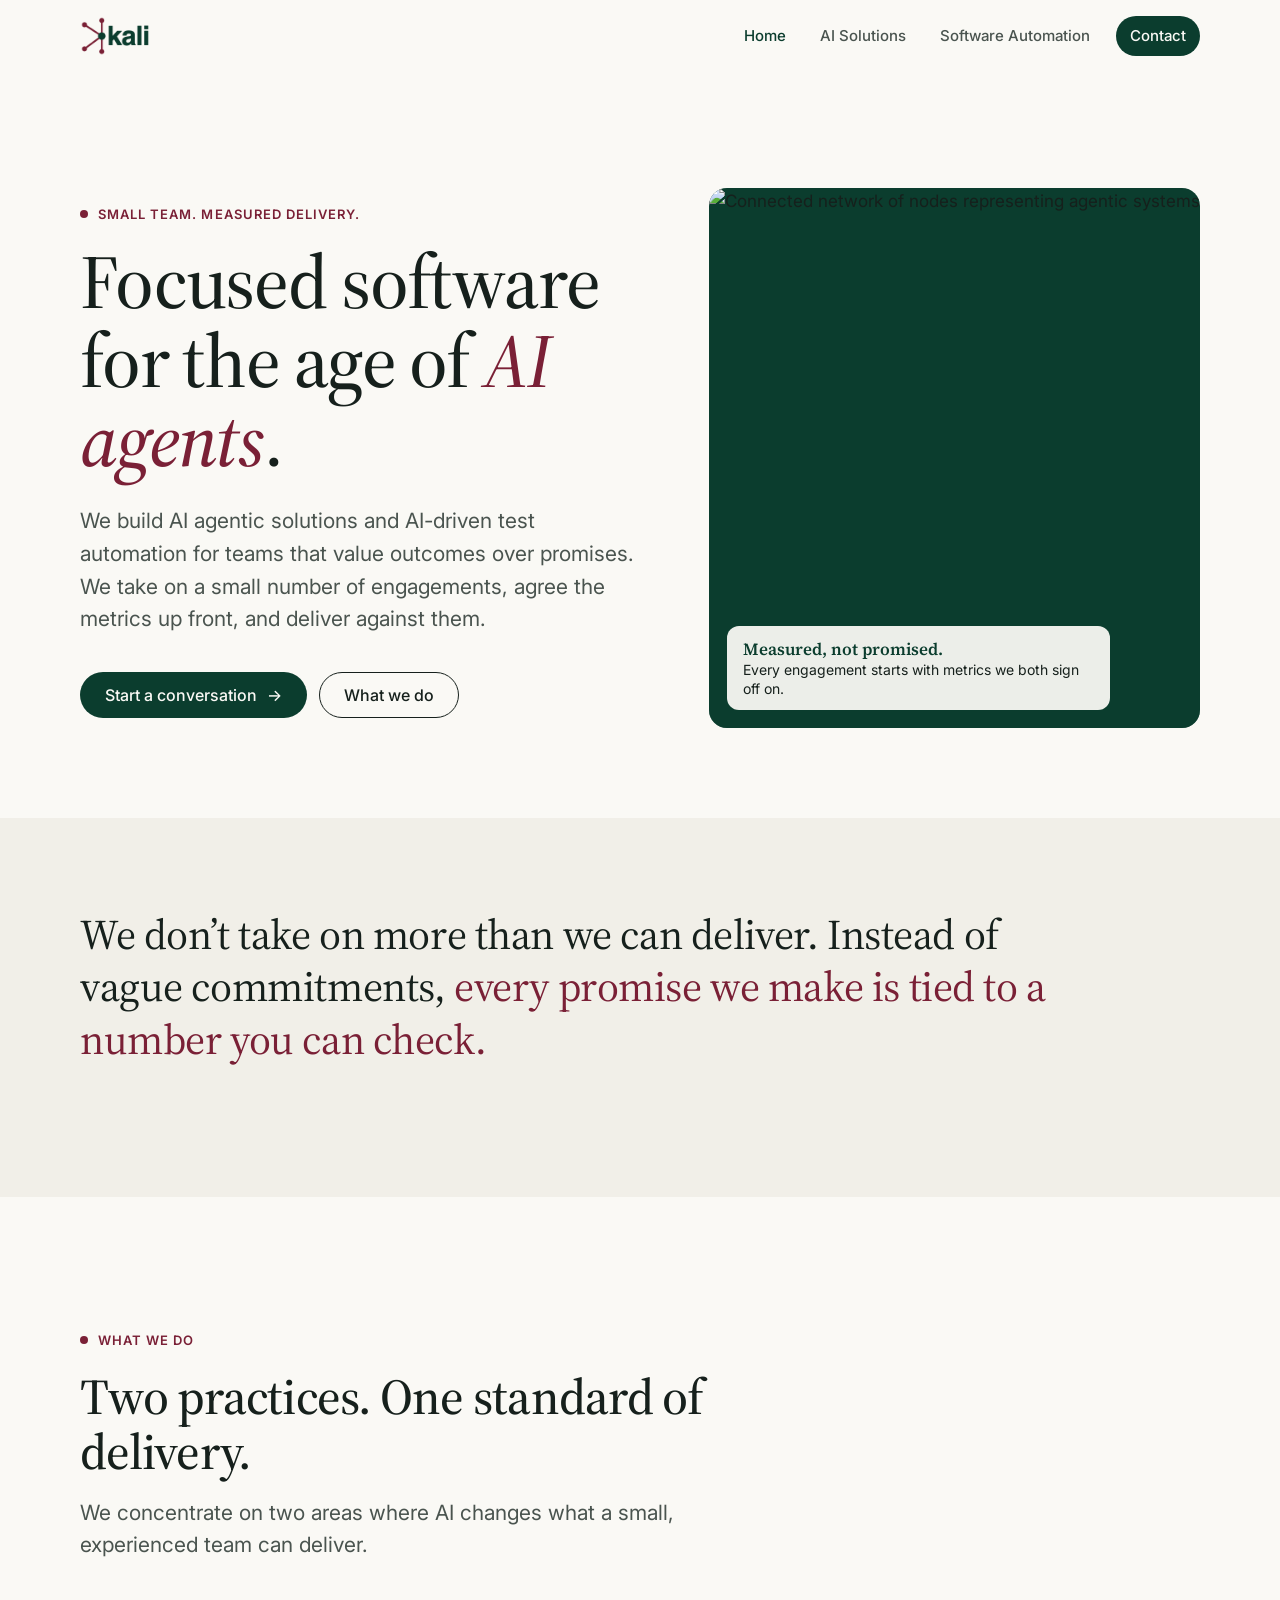
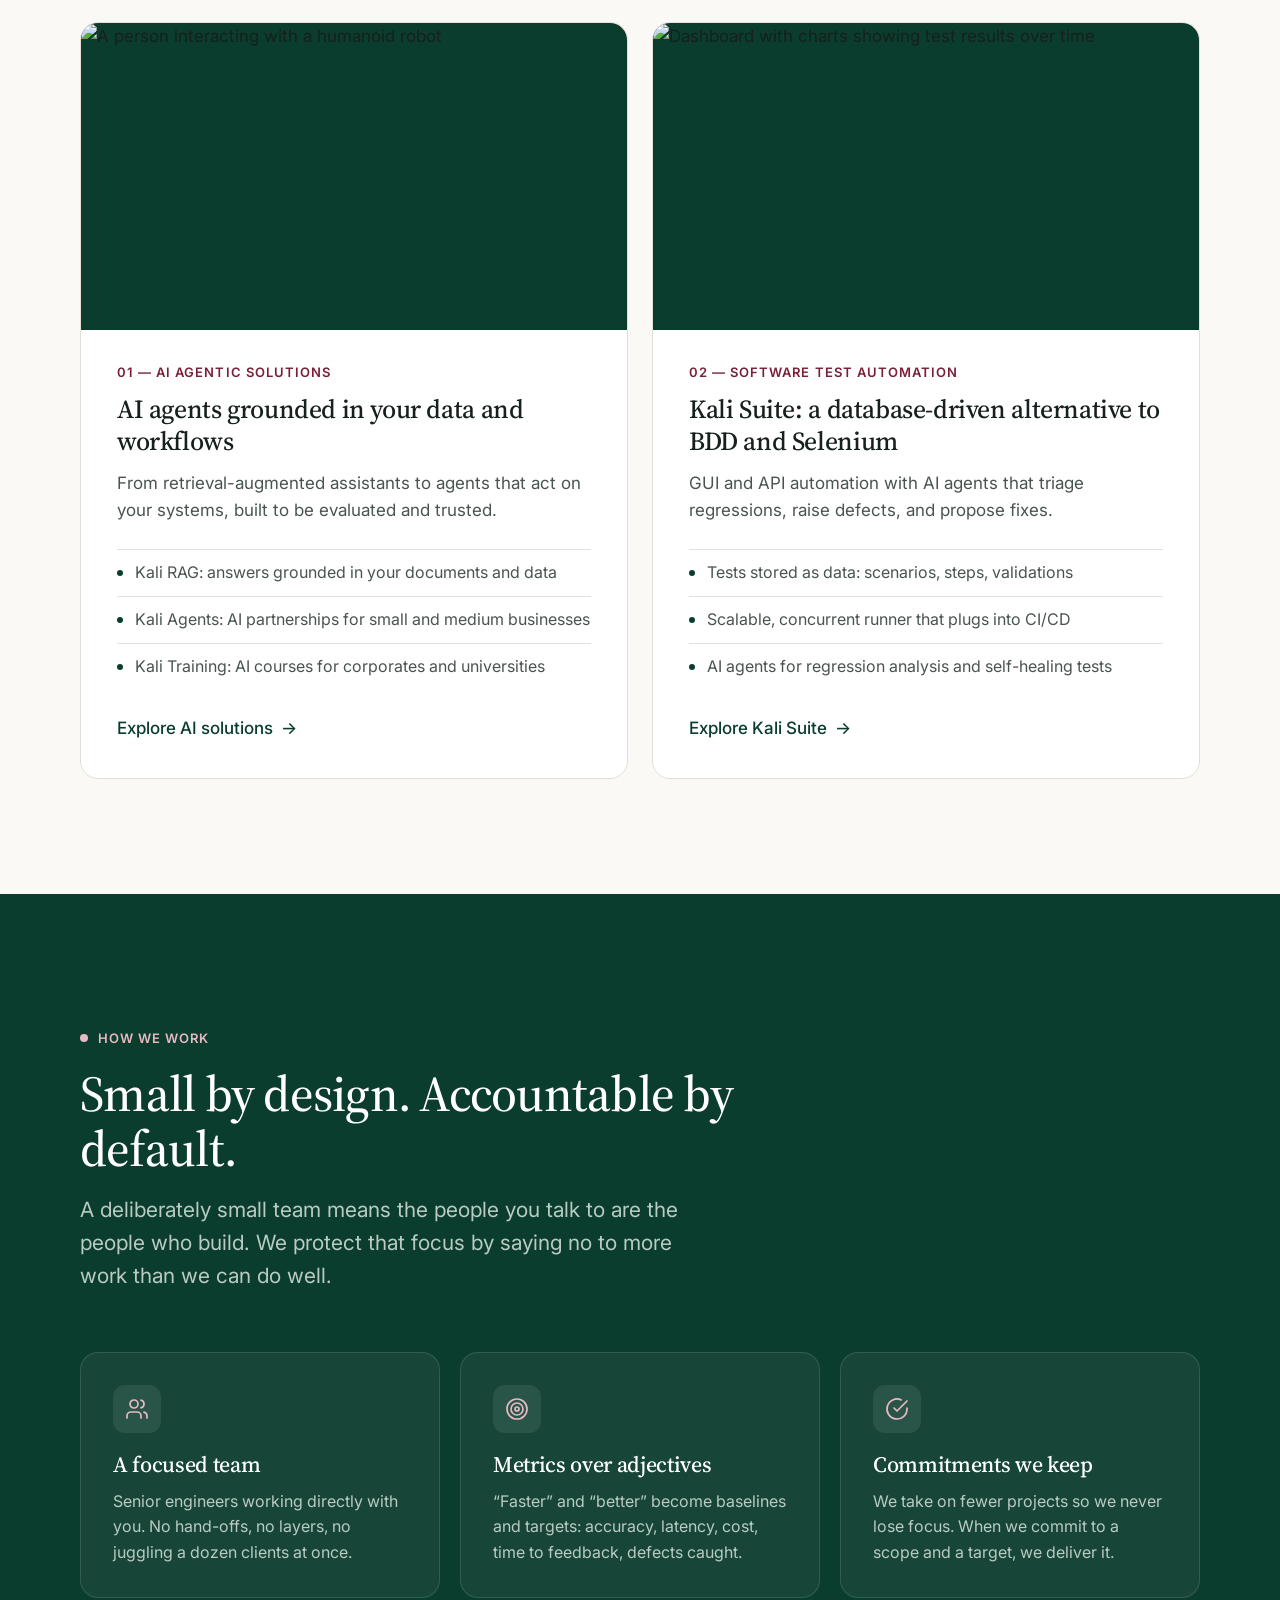
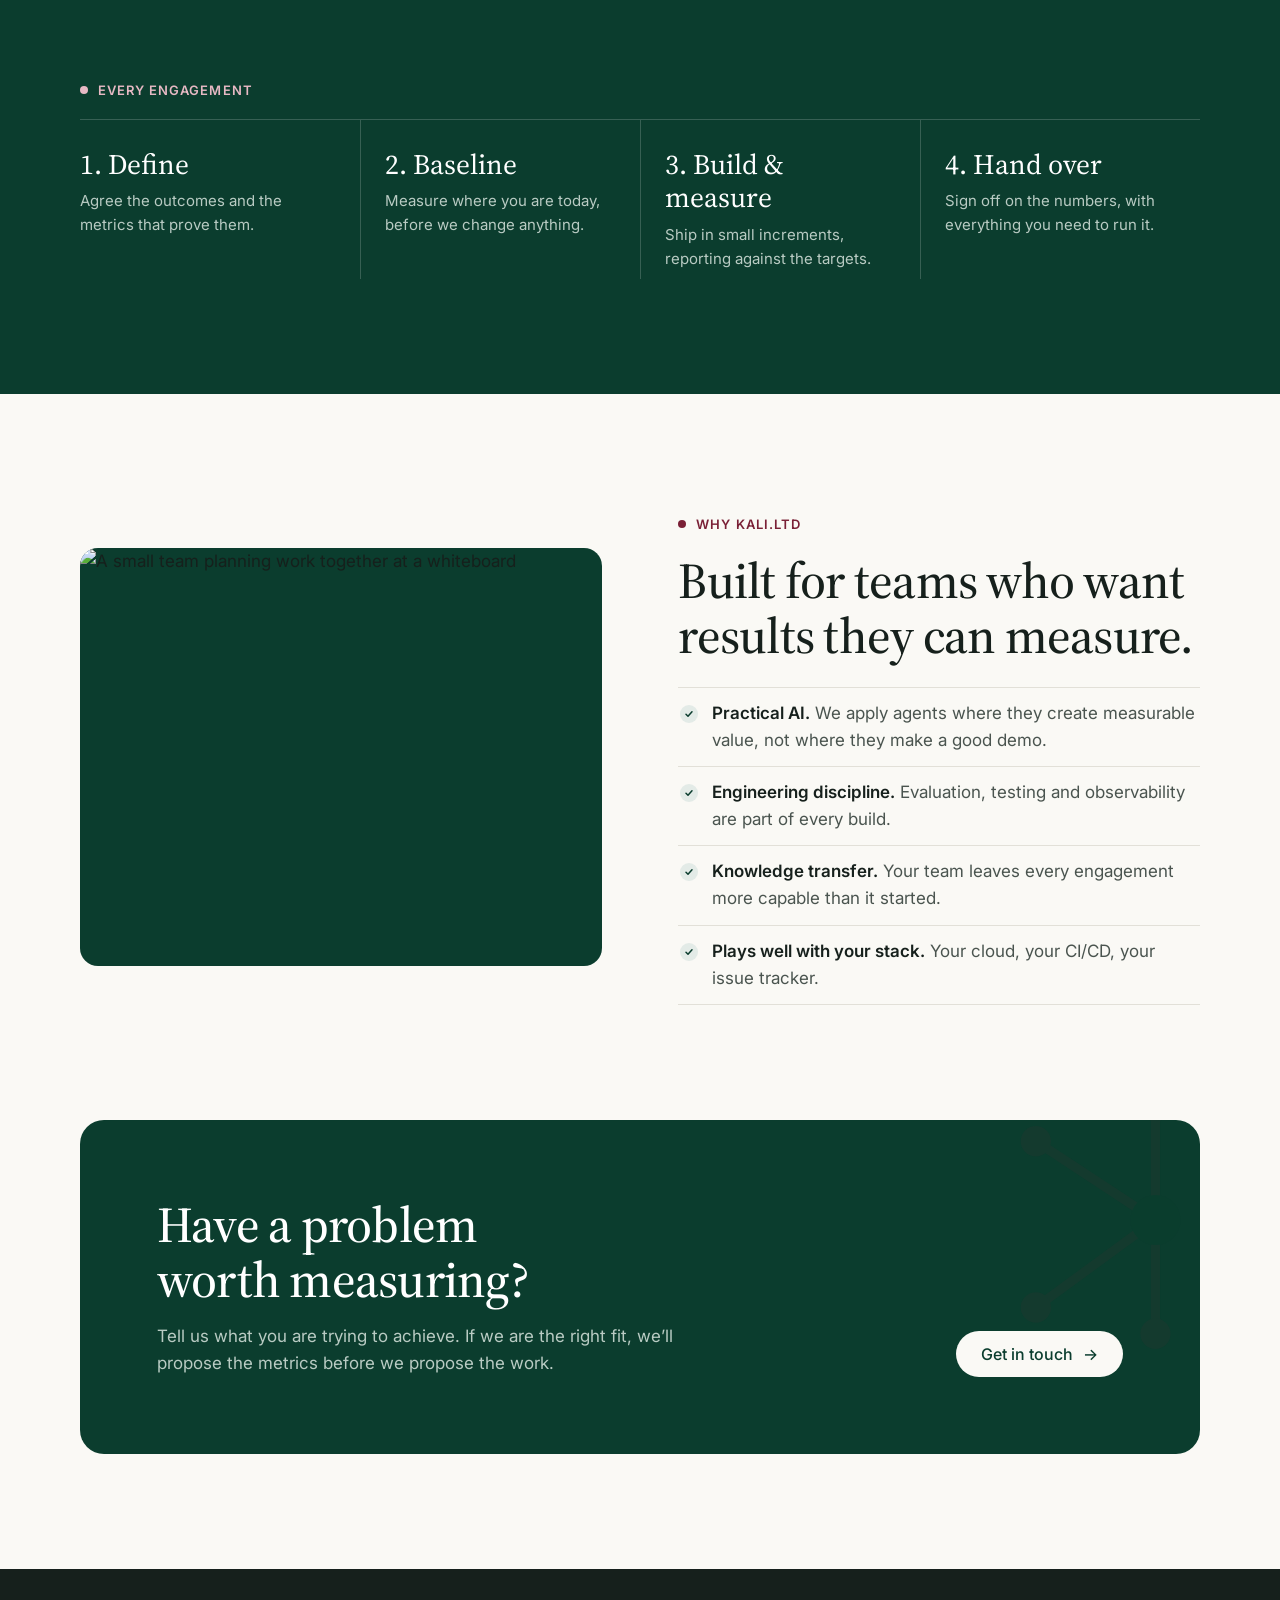
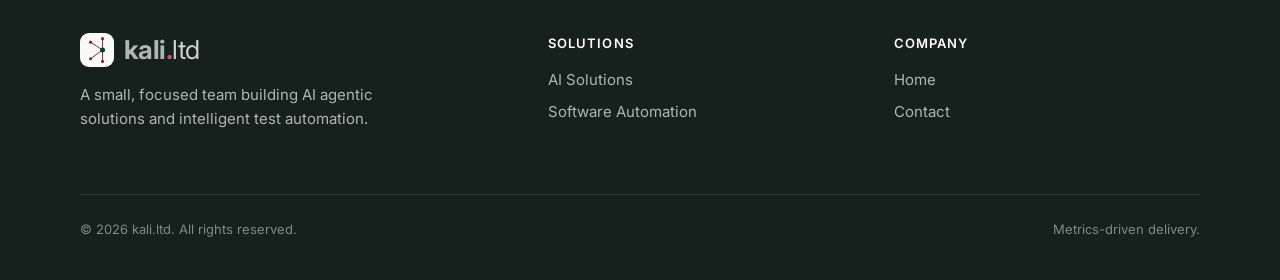
==== index.html @ d3aed7d6 "kali.ltd landing page" ====
<!doctype html>
<html lang="en" class="no-js">
<head>
  <link rel="canonical" href="https://kali.ltd/">
  <meta charset="utf-8">
  <meta name="viewport" content="width=device-width, initial-scale=1">
  <title>kali.ltd — AI Agentic Solutions &amp; Intelligent Test Automation</title>
  <meta name="description" content="kali.ltd is a small, focused software team building AI agentic solutions and AI-driven, database-driven test automation — delivered against agreed metrics.">
  <meta property="og:title" content="kali.ltd — AI Agentic Solutions &amp; Intelligent Test Automation">
  <meta property="og:description" content="kali.ltd is a small, focused software team building AI agentic solutions and AI-driven, database-driven test automation — delivered against agreed metrics.">
  <meta property="og:type" content="website">
  <meta property="og:url" content="https://kali.ltd/">
  <meta property="og:image" content="https://kali.ltd/assets/img/logo.png">
  <meta name="theme-color" content="#0B3D2E">
  <link rel="icon" href="assets/img/mark.svg" type="image/svg+xml">
  <link rel="preconnect" href="https://fonts.googleapis.com">
  <link rel="preconnect" href="https://fonts.gstatic.com" crossorigin>
  <link href="https://fonts.googleapis.com/css2?family=Inter:wght@400;500;600;700&family=Source+Serif+4:ital,opsz,wght@0,8..60,400;0,8..60,500;0,8..60,600;1,8..60,400;1,8..60,500&display=swap" rel="stylesheet">
  <link rel="stylesheet" href="assets/css/style.css">
</head>
<body>

<header class="site-header">
  <div class="wrap nav">
    <a class="brand" href="index.html" aria-label="kali home"><img src="assets/img/logo-kali.png" alt="kali" width="168" height="96"></a>
    <button class="nav-toggle" aria-label="Open menu" aria-expanded="false" aria-controls="nav-links"><span></span><span></span><span></span></button>
    <ul class="nav-links" id="nav-links">
      <li><a href="index.html" aria-current="page">Home</a></li>
      <li><a href="ai-solutions.html">AI Solutions</a></li>
      <li><a href="automation.html">Software Automation</a></li>
      <li><a class="nav-cta" href="contact.html">Contact</a></li>
    </ul>
  </div>
</header>

<main>
  <!-- Hero -->
  <section class="hero">
    <div class="wrap hero-grid">
      <div class="reveal">
        <p class="eyebrow">Small team. Measured delivery.</p>
        <h1>Focused software for the age of <em class="accent">AI agents</em>.</h1>
        <p class="lede">We build AI agentic solutions and AI-driven test automation for teams that value outcomes over promises. We take on a small number of engagements, agree the metrics up front, and deliver against them.</p>
        <div class="btn-row">
          <a class="btn btn-primary" href="contact.html">Start a conversation <span class="arrow">→</span></a>
          <a class="btn btn-ghost" href="#offers">What we do</a>
        </div>
      </div>
      <div class="hero-art reveal">
        <img src="https://images.unsplash.com/photo-1639322537228-f710d846310a?auto=format&fit=crop&w=1200&q=75" alt="Connected network of nodes representing agentic systems" fetchpriority="high">
        <div class="tag"><b>Measured, not promised.</b>Every engagement starts with metrics we both sign off on.</div>
      </div>
    </div>
  </section>

  <!-- Statement -->
  <section class="band" style="padding: clamp(56px,7vw,96px) 0;">
    <div class="wrap">
      <p class="statement reveal">We don’t take on more than we can deliver. Instead of vague commitments, <span class="hl">every promise we make is tied to a number you can check.</span></p>
    </div>
  </section>

  <!-- Offers -->
  <section id="offers">
    <div class="wrap">
      <div class="section-head reveal">
        <p class="eyebrow">What we do</p>
        <h2>Two practices. One standard of delivery.</h2>
        <p class="lede">We concentrate on two areas where AI changes what a small, experienced team can deliver.</p>
      </div>
      <div class="offers">
        <a class="offer reveal" href="ai-solutions.html">
          <div class="offer-img"><img loading="lazy" src="https://images.unsplash.com/photo-1507146153580-69a1fe6d8aa1?auto=format&fit=crop&w=1200&q=75" alt="A person interacting with a humanoid robot"></div>
          <div class="offer-body">
            <div class="offer-num">01 — AI AGENTIC SOLUTIONS</div>
            <h3>AI agents grounded in your data and workflows</h3>
            <p class="muted">From retrieval-augmented assistants to agents that act on your systems, built to be evaluated and trusted.</p>
            <ul>
              <li>Kali RAG: answers grounded in your documents and data</li>
              <li>Kali Agents: AI partnerships for small and medium businesses</li>
              <li>Kali Training: AI courses for corporates and universities</li>
            </ul>
            <span class="more">Explore AI solutions <span>→</span></span>
          </div>
        </a>
        <a class="offer reveal" href="automation.html">
          <div class="offer-img"><img loading="lazy" src="https://images.unsplash.com/photo-1551288049-bebda4e38f71?auto=format&fit=crop&w=1200&q=75" alt="Dashboard with charts showing test results over time"></div>
          <div class="offer-body">
            <div class="offer-num">02 — SOFTWARE TEST AUTOMATION</div>
            <h3>Kali Suite: a database-driven alternative to BDD and Selenium</h3>
            <p class="muted">GUI and API automation with AI agents that triage regressions, raise defects, and propose fixes.</p>
            <ul>
              <li>Tests stored as data: scenarios, steps, validations</li>
              <li>Scalable, concurrent runner that plugs into CI/CD</li>
              <li>AI agents for regression analysis and self-healing tests</li>
            </ul>
            <span class="more">Explore Kali Suite <span>→</span></span>
          </div>
        </a>
      </div>
    </div>
  </section>

  <!-- How we work -->
  <section class="dark">
    <div class="wrap">
      <div class="section-head reveal">
        <p class="eyebrow">How we work</p>
        <h2>Small by design. Accountable by default.</h2>
        <p class="lede">A deliberately small team means the people you talk to are the people who build. We protect that focus by saying no to more work than we can do well.</p>
      </div>
      <div class="grid-3">
        <div class="card reveal">
          <div class="icon"><svg viewBox="0 0 24 24"><path d="M16 21v-2a4 4 0 0 0-4-4H6a4 4 0 0 0-4 4v2"/><circle cx="9" cy="7" r="4"/><path d="M22 21v-2a4 4 0 0 0-3-3.87"/><path d="M16 3.13a4 4 0 0 1 0 7.75"/></svg></div>
          <h3>A focused team</h3>
          <p>Senior engineers working directly with you. No hand-offs, no layers, no juggling a dozen clients at once.</p>
        </div>
        <div class="card reveal">
          <div class="icon"><svg viewBox="0 0 24 24"><circle cx="12" cy="12" r="10"/><circle cx="12" cy="12" r="6"/><circle cx="12" cy="12" r="2"/></svg></div>
          <h3>Metrics over adjectives</h3>
          <p>“Faster” and “better” become baselines and targets: accuracy, latency, cost, time to feedback, defects caught.</p>
        </div>
        <div class="card reveal">
          <div class="icon"><svg viewBox="0 0 24 24"><path d="M22 11.08V12a10 10 0 1 1-5.93-9.14"/><path d="M22 4 12 14.01l-3-3"/></svg></div>
          <h3>Commitments we keep</h3>
          <p>We take on fewer projects so we never lose focus. When we commit to a scope and a target, we deliver it.</p>
        </div>
      </div>

      <div style="margin-top: clamp(48px,6vw,80px);" class="reveal">
        <p class="eyebrow">Every engagement</p>
        <div class="metrics">
          <div class="metric"><div class="k">1. Define</div><p>Agree the outcomes and the metrics that prove them.</p></div>
          <div class="metric"><div class="k">2. Baseline</div><p>Measure where you are today, before we change anything.</p></div>
          <div class="metric"><div class="k">3. Build &amp; measure</div><p>Ship in small increments, reporting against the targets.</p></div>
          <div class="metric"><div class="k">4. Hand over</div><p>Sign off on the numbers, with everything you need to run it.</p></div>
        </div>
      </div>
    </div>
  </section>

  <!-- Team split -->
  <section>
    <div class="wrap">
      <div class="split">
        <div class="split-img reveal"><img loading="lazy" src="https://images.unsplash.com/photo-1552664730-d307ca884978?auto=format&fit=crop&w=1200&q=75" alt="A small team planning work together at a whiteboard"></div>
        <div class="reveal">
          <p class="eyebrow">Why kali.ltd</p>
          <h2>Built for teams who want results they can measure.</h2>
          <ul class="checks">
            <li><strong>Practical AI.</strong> We apply agents where they create measurable value, not where they make a good demo.</li>
            <li><strong>Engineering discipline.</strong> Evaluation, testing and observability are part of every build.</li>
            <li><strong>Knowledge transfer.</strong> Your team leaves every engagement more capable than it started.</li>
            <li><strong>Plays well with your stack.</strong> Your cloud, your CI/CD, your issue tracker.</li>
          </ul>
        </div>
      </div>
    </div>
  </section>

  <!-- CTA -->
  <section style="padding-top: 0;">
    <div class="wrap">
      <div class="cta reveal">
        <img class="mark-bg" src="assets/img/mark.svg" alt="">
        <div>
          <h2>Have a problem worth measuring?</h2>
          <p>Tell us what you are trying to achieve. If we are the right fit, we’ll propose the metrics before we propose the work.</p>
        </div>
        <a class="btn btn-light" href="contact.html">Get in touch <span class="arrow">→</span></a>
      </div>
    </div>
  </section>
</main>
<footer class="site-footer">
  <div class="wrap">
    <div class="footer-grid">
      <div>
        <a class="footer-brand" href="index.html"><img src="assets/img/mark.svg" alt=""><span>kali<span class="dot">.</span><span class="tld">ltd</span></span></a>
        <p style="margin-top:16px; max-width:340px;">A small, focused team building AI agentic solutions and intelligent test automation.</p>
      </div>
      <div>
        <h5>Solutions</h5>
        <ul>
          <li><a href="ai-solutions.html">AI Solutions</a></li>
          <li><a href="automation.html">Software Automation</a></li>
        </ul>
      </div>
      <div>
        <h5>Company</h5>
        <ul>
          <li><a href="index.html">Home</a></li>
          <li><a href="contact.html">Contact</a></li>
        </ul>
      </div>
    </div>
    <div class="footer-base">
      <span>© <span data-year>2026</span> kali.ltd. All rights reserved.</span>
      <span>Metrics-driven delivery.</span>
    </div>
  </div>
</footer>

<script src="assets/js/main.js"></script>
</body>
</html>
---- assets/css/style.css ----
/* kali.ltd — shared styles */
:root {
  --ivory: #FAF9F5;
  --ivory-2: #F1EFE8;
  --paper: #FFFFFF;
  --ink: #16201C;
  --ink-2: #4A544F;
  --ink-3: #7B8480;
  --green: #0B3D2E;
  --green-2: #134D3B;
  --green-soft: #E3EBE7;
  --maroon: #7A2036;
  --maroon-2: #94293F;
  --maroon-soft: #F3E6E9;
  --silver: #CDD0D4;
  --line: #E2E0D8;

  --serif: "Source Serif 4", Georgia, "Times New Roman", serif;
  --sans: "Inter", system-ui, -apple-system, "Segoe UI", Roboto, sans-serif;

  --radius: 18px;
  --radius-sm: 10px;
  --wrap: 1200px;
  --gutter: clamp(16px, 4vw, 40px);
}

*, *::before, *::after { box-sizing: border-box; }
html { -webkit-text-size-adjust: 100%; scroll-behavior: smooth; }
body {
  margin: 0;
  background: var(--ivory);
  color: var(--ink);
  font-family: var(--sans);
  font-size: 17px;
  line-height: 1.6;
  -webkit-font-smoothing: antialiased;
  overflow-x: hidden;
}
img { max-width: 100%; display: block; }
a { color: inherit; }
::selection { background: var(--maroon-soft); color: var(--maroon); }

.wrap { width: 100%; max-width: var(--wrap); margin: 0 auto; padding: 0 var(--gutter); }

/* ---------- Header ---------- */
.site-header {
  position: sticky; top: 0; z-index: 50;
  background: rgba(250, 249, 245, 0.88);
  backdrop-filter: saturate(160%) blur(12px);
  -webkit-backdrop-filter: saturate(160%) blur(12px);
  border-bottom: 1px solid transparent;
  transition: border-color .2s ease;
}
.site-header.scrolled { border-bottom-color: var(--line); }
.nav { display: flex; align-items: center; justify-content: space-between; height: 72px; }
.brand { display: inline-flex; align-items: center; }
.brand img { height: 40px; width: auto; }
.nav-links { display: flex; align-items: center; gap: 6px; list-style: none; margin: 0; padding: 0; }
.nav-links a {
  display: inline-block; padding: 8px 14px; border-radius: 999px;
  text-decoration: none; font-size: 15px; font-weight: 500; color: var(--ink-2);
  transition: color .15s ease, background .15s ease;
}
.nav-links a:hover { color: var(--ink); background: var(--ivory-2); }
.nav-links a[aria-current="page"] { color: var(--green); }
.nav-links a.nav-cta { background: var(--green); color: var(--ivory); margin-left: 6px; }
.nav-links a.nav-cta:hover { background: var(--green-2); color: #fff; }
.nav-links a.nav-cta[aria-current="page"] { background: var(--maroon); }

.nav-toggle {
  display: none; background: none; border: 0; padding: 10px; margin-right: -10px; cursor: pointer;
  color: var(--ink);
}
.nav-toggle span { display: block; width: 22px; height: 2px; background: currentColor; margin: 5px 0; border-radius: 2px; transition: transform .2s ease, opacity .2s ease; }
.nav-open .nav-toggle span:nth-child(1) { transform: translateY(7px) rotate(45deg); }
.nav-open .nav-toggle span:nth-child(2) { opacity: 0; }
.nav-open .nav-toggle span:nth-child(3) { transform: translateY(-7px) rotate(-45deg); }

@media (max-width: 820px) {
  .nav-toggle { display: block; }
  .nav-links {
    position: absolute; top: 72px; left: 0; right: 0;
    flex-direction: column; align-items: stretch; gap: 2px;
    background: var(--ivory); border-bottom: 1px solid var(--line);
    padding: 8px var(--gutter) 20px;
    display: none;
  }
  .nav-open .nav-links { display: flex; }
  .nav-links a { padding: 12px 14px; font-size: 17px; }
  .nav-links a.nav-cta { margin: 8px 0 0; text-align: center; }
}

/* ---------- Type ---------- */
.eyebrow {
  display: inline-flex; align-items: center; gap: 10px;
  font-size: 13px; font-weight: 600; letter-spacing: .08em; text-transform: uppercase;
  color: var(--maroon); margin: 0 0 18px;
}
.eyebrow::before { content: ""; width: 8px; height: 8px; border-radius: 50%; background: var(--maroon); }
h1, h2, h3 { font-family: var(--serif); font-weight: 500; color: var(--ink); margin: 0; letter-spacing: -0.015em; }
h1 { font-size: clamp(40px, 6.4vw, 76px); line-height: 1.04; }
h2 { font-size: clamp(30px, 4.2vw, 50px); line-height: 1.1; }
h3 { font-size: clamp(21px, 2.1vw, 26px); line-height: 1.25; }
h4 { font-size: 16px; font-weight: 600; margin: 0 0 6px; }
.lede { font-size: clamp(18px, 1.7vw, 21px); color: var(--ink-2); max-width: 640px; line-height: 1.55; }
p { margin: 0 0 1em; }
.muted { color: var(--ink-2); }
em.accent { font-style: italic; color: var(--maroon); }

/* ---------- Buttons ---------- */
.btn {
  display: inline-flex; align-items: center; gap: 10px;
  padding: 14px 24px; border-radius: 999px; border: 1px solid transparent;
  font: 500 16px/1 var(--sans); text-decoration: none; cursor: pointer;
  transition: background .15s ease, color .15s ease, border-color .15s ease, transform .15s ease;
}
.btn:active { transform: translateY(1px); }
.btn-primary { background: var(--green); color: var(--ivory); }
.btn-primary:hover { background: var(--green-2); }
.btn-ghost { border-color: var(--ink); color: var(--ink); background: transparent; }
.btn-ghost:hover { background: var(--ink); color: var(--ivory); }
.btn-light { background: var(--ivory); color: var(--green); }
.btn-light:hover { background: #fff; }
.btn .arrow { transition: transform .15s ease; }
.btn:hover .arrow { transform: translateX(3px); }
.btn-row { display: flex; flex-wrap: wrap; gap: 12px; margin-top: 36px; }

/* ---------- Sections ---------- */
section { padding: clamp(64px, 9vw, 120px) 0; }
.section-head { max-width: 760px; margin-bottom: clamp(36px, 5vw, 60px); }
.section-head p { margin-top: 18px; }
.band { background: var(--ivory-2); }
.dark { background: var(--green); color: #E7EEEA; }
.dark h2, .dark h3 { color: #fff; }
.dark .eyebrow { color: #E7B9C4; }
.dark .eyebrow::before { background: #E7B9C4; }
.dark .muted, .dark .lede { color: #B9CBC3; }

/* ---------- Hero ---------- */
.hero { padding: clamp(56px, 9vw, 120px) 0 clamp(48px, 7vw, 90px); }
.hero-grid { display: grid; grid-template-columns: 1.15fr 1fr; gap: clamp(32px, 5vw, 72px); align-items: center; }
.hero h1 { margin-bottom: 26px; }
.hero-art {
  position: relative; border-radius: var(--radius); overflow: hidden;
  aspect-ratio: 4 / 4.4; background: var(--green);
}
.hero-art img { width: 100%; height: 100%; object-fit: cover; }
.hero-art::after {
  content: ""; position: absolute; inset: 0;
  background: linear-gradient(180deg, rgba(11,61,46,0) 45%, rgba(11,61,46,.55) 100%);
}
.hero-art .tag {
  position: absolute; left: 18px; bottom: 18px; z-index: 1;
  background: rgba(250,249,245,.94); color: var(--ink); border-radius: 12px;
  padding: 12px 16px; font-size: 14px; line-height: 1.35; max-width: 78%;
}
.hero-art .tag b { display: block; font-family: var(--serif); font-weight: 600; font-size: 17px; color: var(--green); }
@media (max-width: 900px) {
  .hero-grid { grid-template-columns: 1fr; }
  .hero-art { aspect-ratio: 16 / 10; }
}

.page-hero { padding: clamp(56px, 8vw, 110px) 0 clamp(40px, 6vw, 72px); }
.page-hero h1 { max-width: 15ch; margin-bottom: 24px; }
.page-hero .lede { max-width: 720px; }

.wide-img { border-radius: var(--radius); overflow: hidden; aspect-ratio: 21 / 9; background: var(--green); }
.wide-img img { width: 100%; height: 100%; object-fit: cover; }
@media (max-width: 700px) { .wide-img { aspect-ratio: 4 / 3; } }

/* ---------- Offer cards (home) ---------- */
.offers { display: grid; grid-template-columns: 1fr 1fr; gap: 24px; }
.offer {
  display: flex; flex-direction: column; background: var(--paper);
  border: 1px solid var(--line); border-radius: var(--radius); overflow: hidden;
  text-decoration: none; color: inherit;
  transition: transform .2s ease, box-shadow .2s ease, border-color .2s ease;
}
.offer:hover { transform: translateY(-3px); box-shadow: 0 18px 40px -24px rgba(11,61,46,.35); border-color: var(--silver); }
.offer-img { aspect-ratio: 16 / 9; overflow: hidden; background: var(--green); }
.offer-img img { width: 100%; height: 100%; object-fit: cover; transition: transform .5s ease; }
.offer:hover .offer-img img { transform: scale(1.03); }
.offer-body { padding: clamp(24px, 3vw, 36px); display: flex; flex-direction: column; flex: 1; }
.offer-num { font: 600 13px/1 var(--sans); letter-spacing: .08em; color: var(--maroon); margin-bottom: 14px; }
.offer h3 { margin-bottom: 12px; }
.offer ul { list-style: none; padding: 0; margin: 8px 0 26px; }
.offer li { padding: 10px 0; border-top: 1px solid var(--line); color: var(--ink-2); font-size: 16px; display: flex; gap: 12px; }
.offer li::before { content: ""; flex: none; width: 6px; height: 6px; margin-top: 10px; border-radius: 50%; background: var(--green); }
.offer .more { margin-top: auto; font-weight: 500; color: var(--green); display: inline-flex; gap: 8px; }
@media (max-width: 860px) { .offers { grid-template-columns: 1fr; } }

/* ---------- Principles / features grid ---------- */
.grid-3 { display: grid; grid-template-columns: repeat(3, 1fr); gap: 20px; }
.grid-2 { display: grid; grid-template-columns: repeat(2, 1fr); gap: 20px; }
@media (max-width: 900px) { .grid-3 { grid-template-columns: 1fr 1fr; } }
@media (max-width: 640px) { .grid-3, .grid-2 { grid-template-columns: 1fr; } }

.card {
  background: var(--paper); border: 1px solid var(--line); border-radius: var(--radius);
  padding: clamp(24px, 2.6vw, 32px);
}
.band .card { background: var(--ivory); }
.card h3 { margin: 18px 0 10px; font-size: 22px; }
.card p { color: var(--ink-2); font-size: 16px; margin: 0; }
.dark .card { background: rgba(255,255,255,.05); border-color: rgba(255,255,255,.12); }
.dark .card p { color: #B9CBC3; }

.icon {
  width: 48px; height: 48px; border-radius: 12px; display: grid; place-items: center;
  background: var(--green-soft); color: var(--green);
}
.icon.m { background: var(--maroon-soft); color: var(--maroon); }
.icon svg { width: 24px; height: 24px; stroke: currentColor; fill: none; stroke-width: 1.7; stroke-linecap: round; stroke-linejoin: round; }
.dark .icon { background: rgba(255,255,255,.08); color: #E7B9C4; }

/* ---------- Split rows ---------- */
.split { display: grid; grid-template-columns: 1fr 1fr; gap: clamp(32px, 6vw, 88px); align-items: center; }
.split + .split { margin-top: clamp(64px, 9vw, 120px); }
.split.flip > :first-child { order: 2; }
.split-img { border-radius: var(--radius); overflow: hidden; aspect-ratio: 5 / 4; background: var(--green); }
.split-img img { width: 100%; height: 100%; object-fit: cover; }
.split h2 { margin-bottom: 20px; }
.checks { list-style: none; padding: 0; margin: 24px 0 0; }
.checks li { position: relative; padding: 12px 0 12px 34px; border-top: 1px solid var(--line); color: var(--ink-2); }
.checks li:last-child { border-bottom: 1px solid var(--line); }
.checks li::before {
  content: ""; position: absolute; left: 2px; top: 17px; width: 18px; height: 18px; border-radius: 50%;
  background: var(--green-soft) url("data:image/svg+xml,%3Csvg xmlns='http://www.w3.org/2000/svg' viewBox='0 0 24 24' fill='none' stroke='%230B3D2E' stroke-width='3' stroke-linecap='round' stroke-linejoin='round'%3E%3Cpath d='M6 12.5l4 4 8-9'/%3E%3C/svg%3E") center / 12px no-repeat;
}
.checks li strong { color: var(--ink); font-weight: 600; }
@media (max-width: 860px) {
  .split { grid-template-columns: 1fr; }
  .split.flip > :first-child { order: 0; }
}

/* ---------- Metrics strip ---------- */
.metrics { display: grid; grid-template-columns: repeat(4, 1fr); border-top: 1px solid rgba(255,255,255,.18); }
.metric { padding: 28px 24px 8px 0; }
.metric + .metric { padding-left: 24px; border-left: 1px solid rgba(255,255,255,.18); }
.metric .k { font-family: var(--serif); font-size: clamp(22px, 2.2vw, 28px); color: #fff; line-height: 1.2; margin-bottom: 8px; }
.metric p { font-size: 15px; color: #B9CBC3; margin: 0; }
@media (max-width: 900px) {
  .metrics { grid-template-columns: 1fr 1fr; }
  .metric:nth-child(3) { padding-left: 0; border-left: 0; }
  .metric:nth-child(n+3) { border-top: 1px solid rgba(255,255,255,.18); }
}
@media (max-width: 520px) {
  .metrics { grid-template-columns: 1fr; }
  .metric, .metric + .metric { padding-left: 0; border-left: 0; }
  .metric + .metric { border-top: 1px solid rgba(255,255,255,.18); }
}

/* ---------- Quote / statement ---------- */
.statement { font-family: var(--serif); font-size: clamp(26px, 3.4vw, 42px); line-height: 1.25; max-width: 980px; letter-spacing: -0.01em; }
.statement .hl { color: var(--maroon); }

/* ---------- Comparison table ---------- */
.compare { width: 100%; border-collapse: collapse; font-size: 16px; background: var(--paper); border-radius: var(--radius); overflow: hidden; border: 1px solid var(--line); }
.compare th, .compare td { text-align: left; padding: 16px 20px; border-bottom: 1px solid var(--line); vertical-align: top; }
.compare thead th { background: var(--ivory-2); font-size: 13px; font-weight: 600; letter-spacing: .06em; text-transform: uppercase; color: var(--ink-2); }
.compare thead th:last-child { color: var(--green); }
.compare tbody th { font-weight: 600; width: 22%; }
.compare td { color: var(--ink-2); }
.compare td:last-child { color: var(--ink); background: rgba(227,235,231,.45); }
.compare tr:last-child th, .compare tr:last-child td { border-bottom: 0; }
.table-scroll { overflow-x: auto; -webkit-overflow-scrolling: touch; border-radius: var(--radius); }
@media (max-width: 700px) {
  .compare, .compare thead, .compare tbody, .compare tr, .compare th, .compare td { display: block; }
  .compare thead { display: none; }
  .compare tr { border-bottom: 1px solid var(--line); padding: 8px 0; }
  .compare tbody th { width: auto; padding-bottom: 4px; border: 0; }
  .compare td { border: 0; padding: 4px 20px; }
  .compare td::before { content: attr(data-label); display: block; font-size: 12px; font-weight: 600; letter-spacing: .06em; text-transform: uppercase; color: var(--ink-3); }
  .compare td:last-child { background: none; padding-bottom: 14px; }
}

/* ---------- Agent flow ---------- */
.flow { display: grid; grid-template-columns: repeat(4, 1fr); gap: 14px; counter-reset: step; }
.step {
  position: relative; background: rgba(255,255,255,.06); border: 1px solid rgba(255,255,255,.14);
  border-radius: var(--radius-sm); padding: 22px 20px 20px; counter-increment: step;
}
.step::before { content: counter(step, decimal-leading-zero); display: block; font: 600 12px/1 var(--sans); letter-spacing: .1em; color: #E7B9C4; margin-bottom: 14px; }
.step h4 { color: #fff; font-size: 17px; }
.step p { font-size: 15px; color: #B9CBC3; margin: 0; }
.branches { display: grid; grid-template-columns: 1fr 1fr; gap: 14px; margin-top: 14px; }
.branch { border-radius: var(--radius-sm); padding: 24px; border: 1px solid rgba(255,255,255,.14); }
.branch.defect { background: rgba(122,32,54,.35); border-color: rgba(231,185,196,.3); }
.branch.test { background: rgba(255,255,255,.06); }
.branch .label { font: 600 12px/1 var(--sans); letter-spacing: .1em; text-transform: uppercase; color: #E7B9C4; margin-bottom: 12px; }
.branch h4 { color: #fff; font-size: 18px; margin-bottom: 12px; }
.branch ol { margin: 0; padding-left: 20px; color: #D6E1DC; font-size: 15px; }
.branch li + li { margin-top: 6px; }
.flow-note { margin-top: 22px; font-size: 14px; color: #9FB5AB; display: flex; gap: 10px; align-items: flex-start; }
@media (max-width: 900px) { .flow { grid-template-columns: 1fr 1fr; } }
@media (max-width: 620px) { .flow, .branches { grid-template-columns: 1fr; } }

/* ---------- CTA band ---------- */
.cta {
  background: var(--green); color: #E7EEEA; border-radius: calc(var(--radius) + 6px);
  padding: clamp(40px, 6vw, 80px); display: grid; grid-template-columns: 1.4fr auto; gap: 32px; align-items: end;
  position: relative; overflow: hidden;
}
.cta h2 { color: #fff; max-width: 16ch; }
.cta p { color: #B9CBC3; margin: 16px 0 0; max-width: 520px; }
.cta .mark-bg { position: absolute; right: -40px; top: -40px; width: 280px; opacity: .08; pointer-events: none; }
@media (max-width: 760px) { .cta { grid-template-columns: 1fr; align-items: start; } }

/* ---------- Contact ---------- */
.contact-grid { display: grid; grid-template-columns: 1fr 1.2fr; gap: clamp(32px, 6vw, 88px); align-items: start; }
@media (max-width: 900px) { .contact-grid { grid-template-columns: 1fr; } .contact-aside .split-img { display: none; } }
.contact-aside .split-img { aspect-ratio: 4 / 3; margin-top: 32px; }
.contact-points { list-style: none; padding: 0; margin: 28px 0 0; }
.contact-points li { display: flex; gap: 14px; padding: 14px 0; border-top: 1px solid var(--line); color: var(--ink-2); font-size: 16px; }
.contact-points li:last-child { border-bottom: 1px solid var(--line); }
.contact-points .icon { width: 36px; height: 36px; border-radius: 10px; flex: none; }
.contact-points .icon svg { width: 18px; height: 18px; }
.contact-points strong { display: block; color: var(--ink); font-weight: 600; }

.form-card { background: var(--paper); border: 1px solid var(--line); border-radius: calc(var(--radius) + 4px); padding: clamp(24px, 4vw, 44px); }
.form-card h2 { font-size: clamp(26px, 3vw, 34px); margin-bottom: 8px; }
.form-grid { display: grid; grid-template-columns: 1fr 1fr; gap: 18px; margin-top: 28px; }
.form-grid .full { grid-column: 1 / -1; }
@media (max-width: 560px) { .form-grid { grid-template-columns: 1fr; } }
.field label { display: block; font-size: 14px; font-weight: 500; margin-bottom: 8px; color: var(--ink); }
.field label .opt { color: var(--ink-3); font-weight: 400; }
.field input, .field select, .field textarea {
  width: 100%; font: 400 16px/1.4 var(--sans); color: var(--ink);
  background: var(--ivory); border: 1px solid var(--line); border-radius: var(--radius-sm);
  padding: 13px 14px; transition: border-color .15s ease, box-shadow .15s ease, background .15s ease;
  appearance: none; -webkit-appearance: none;
}
.field select {
  background-image: url("data:image/svg+xml,%3Csvg xmlns='http://www.w3.org/2000/svg' viewBox='0 0 24 24' fill='none' stroke='%234A544F' stroke-width='2' stroke-linecap='round'%3E%3Cpath d='M6 9l6 6 6-6'/%3E%3C/svg%3E");
  background-repeat: no-repeat; background-position: right 12px center; background-size: 18px; padding-right: 40px;
}
.field textarea { min-height: 150px; resize: vertical; }
.field input:focus, .field select:focus, .field textarea:focus {
  outline: none; border-color: var(--green); background: #fff; box-shadow: 0 0 0 4px rgba(11,61,46,.1);
}
.chips { display: flex; flex-wrap: wrap; gap: 8px; }
.chip input { position: absolute; opacity: 0; pointer-events: none; }
.chip span {
  display: inline-block; padding: 9px 14px; border-radius: 999px; border: 1px solid var(--line);
  font-size: 14px; color: var(--ink-2); background: var(--ivory); cursor: pointer; user-select: none;
  transition: all .15s ease;
}
.chip input:checked + span { background: var(--green); border-color: var(--green); color: #fff; }
.chip input:focus-visible + span { box-shadow: 0 0 0 4px rgba(11,61,46,.15); }
.hp { position: absolute !important; left: -9999px !important; }
.form-foot { display: flex; flex-wrap: wrap; align-items: center; justify-content: space-between; gap: 16px; margin-top: 28px; }
.form-foot small { color: var(--ink-3); font-size: 13px; max-width: 320px; }
.form-status { margin-top: 18px; padding: 14px 16px; border-radius: var(--radius-sm); font-size: 15px; display: none; }
.form-status.ok { display: block; background: var(--green-soft); color: var(--green); }
.form-status.err { display: block; background: var(--maroon-soft); color: var(--maroon); }
.btn[disabled] { opacity: .6; cursor: progress; }

/* ---------- Footer ---------- */
.site-footer { background: var(--ink); color: #AEB6B2; padding: 64px 0 40px; font-size: 15px; }
.footer-grid { display: grid; grid-template-columns: 1.4fr 1fr 1fr; gap: 40px; }
.footer-brand { display: flex; align-items: center; gap: 10px; color: #fff; text-decoration: none; font: 700 26px/1 var(--sans); letter-spacing: -0.02em; }
.footer-brand img { width: 34px; height: 34px; background: var(--ivory); border-radius: 9px; padding: 3px; }
.footer-brand .tld { color: var(--silver); font-weight: 400; }
.footer-brand .dot { color: #C65670; }
.site-footer h5 { color: #fff; font-size: 13px; letter-spacing: .08em; text-transform: uppercase; margin: 0 0 14px; font-weight: 600; }
.site-footer ul { list-style: none; padding: 0; margin: 0; }
.site-footer li { margin: 8px 0; }
.site-footer a { text-decoration: none; color: #AEB6B2; transition: color .15s ease; }
.site-footer a:hover { color: #fff; }
.footer-base { margin-top: 48px; padding-top: 24px; border-top: 1px solid rgba(255,255,255,.1); display: flex; flex-wrap: wrap; justify-content: space-between; gap: 12px; font-size: 13px; color: #7F8985; }
@media (max-width: 760px) { .footer-grid { grid-template-columns: 1fr 1fr; } .footer-grid > :first-child { grid-column: 1 / -1; } }

/* ---------- Reveal ---------- */
.reveal { opacity: 0; transform: translateY(16px); transition: opacity .7s ease, transform .7s ease; }
.reveal.in { opacity: 1; transform: none; }
@media (prefers-reduced-motion: reduce) {
  html { scroll-behavior: auto; }
  .reveal { opacity: 1; transform: none; transition: none; }
  * { transition: none !important; }
}
.no-js .reveal { opacity: 1; transform: none; }
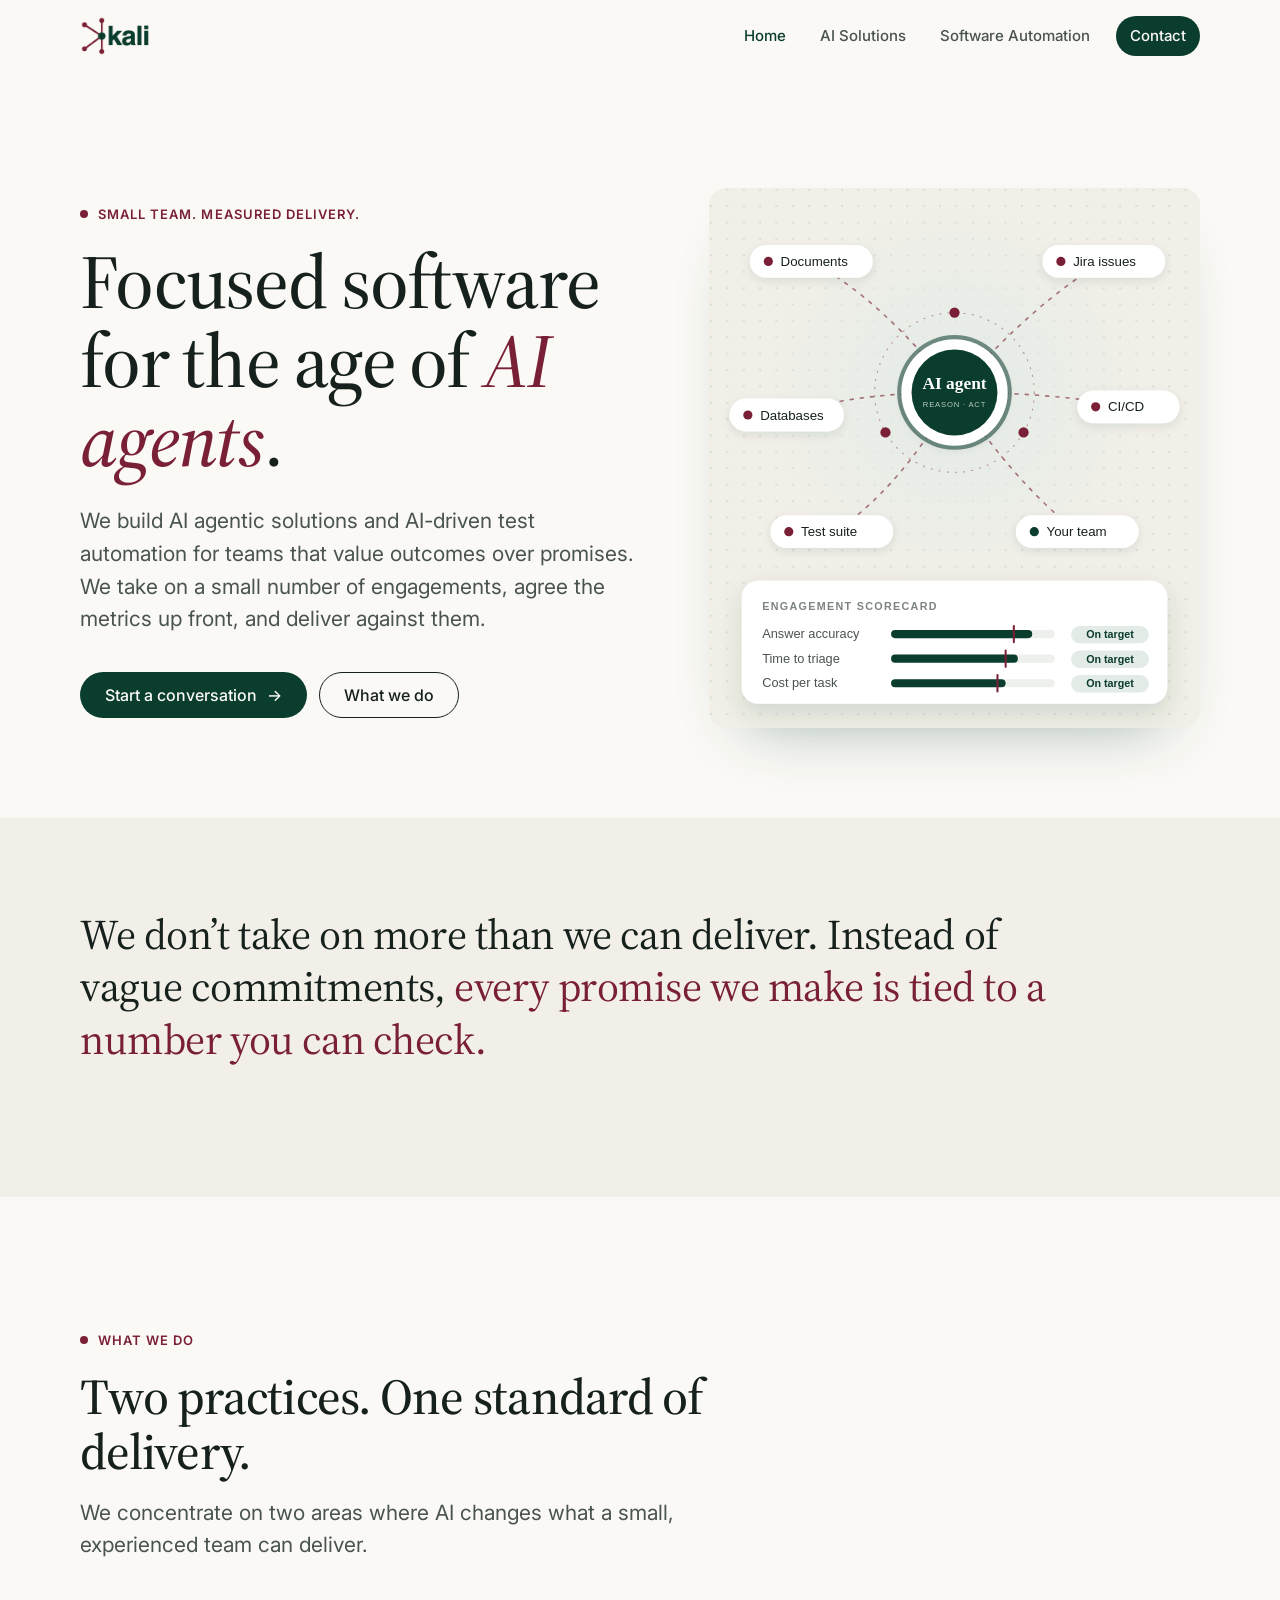
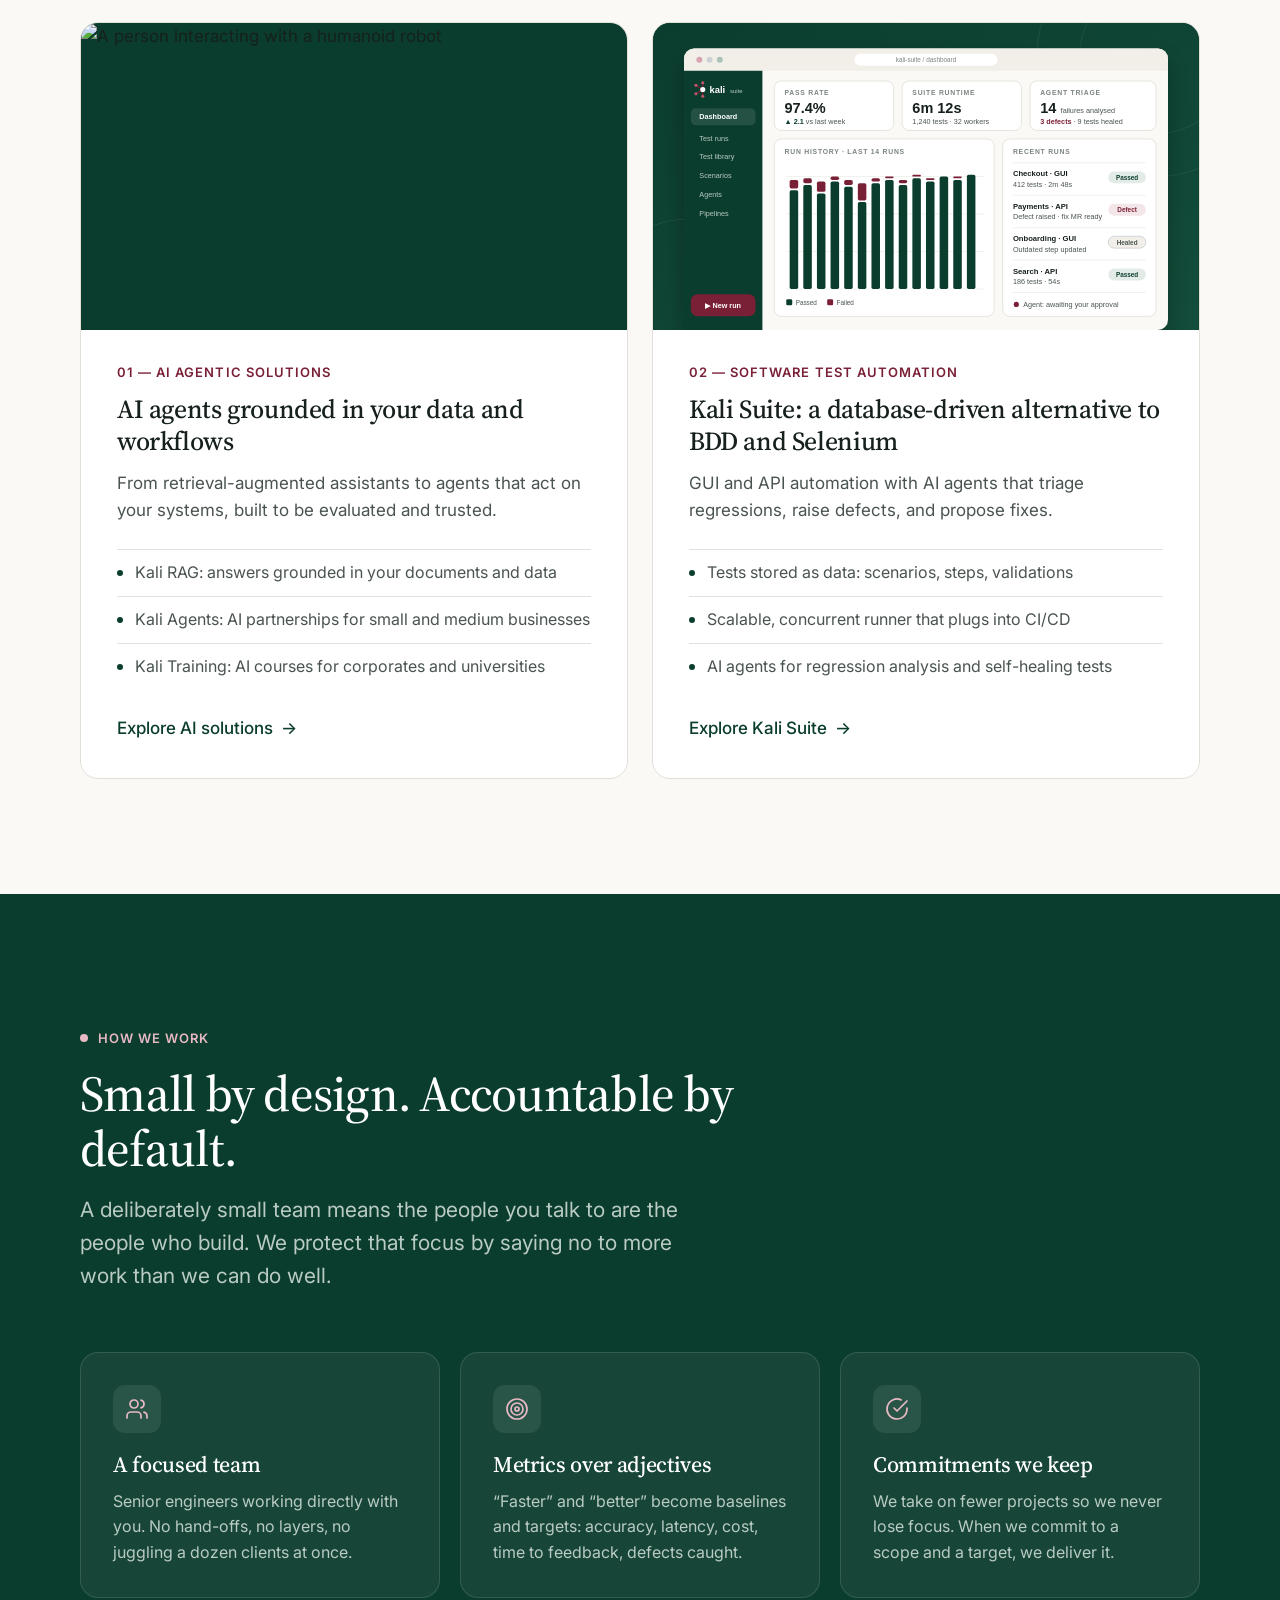
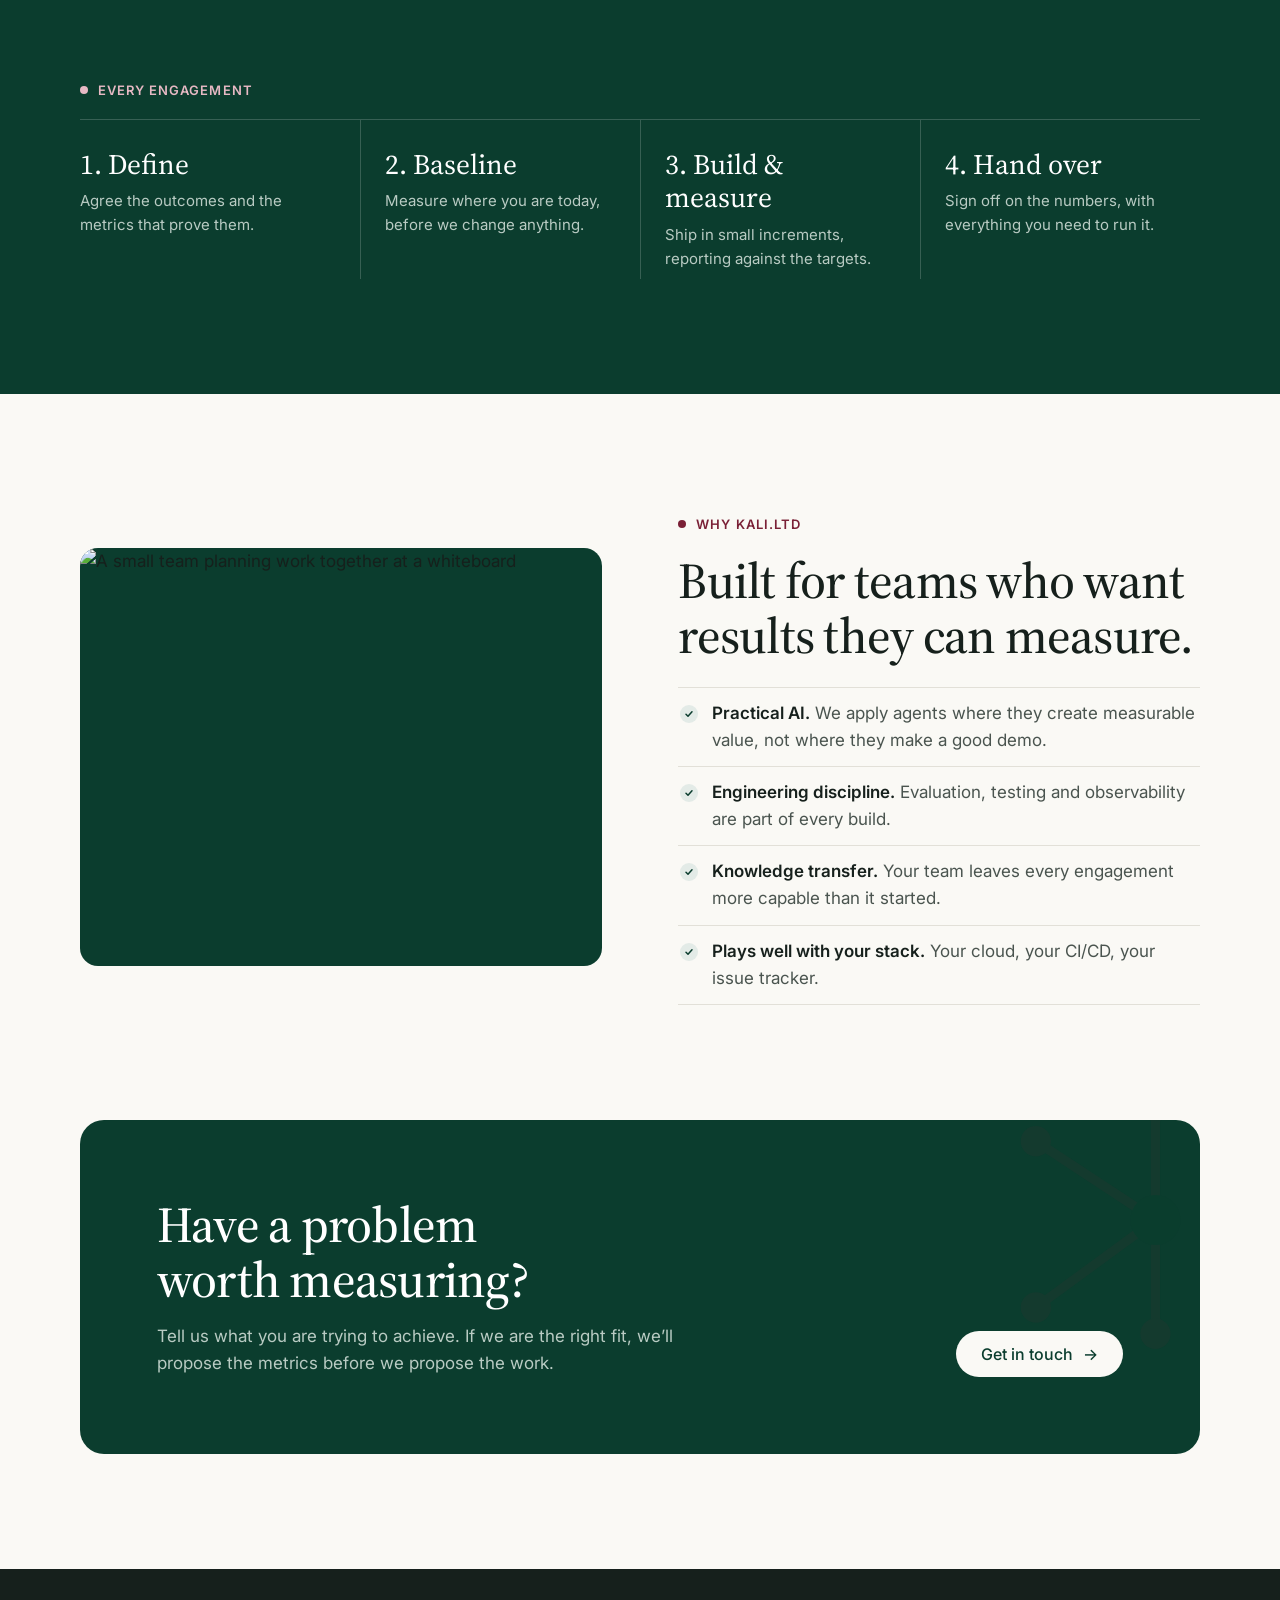
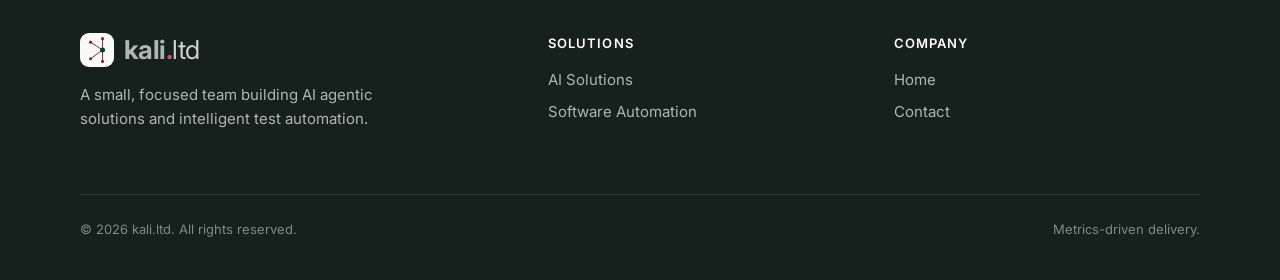
==== commit 4974ddc1: "Hosting record, new illustrations, favicon, contact email" ====
--- a/index.html
+++ b/index.html
@@ -10,9 +10,12 @@
   <meta property="og:description" content="kali.ltd is a small, focused software team building AI agentic solutions and AI-driven, database-driven test automation — delivered against agreed metrics.">
   <meta property="og:type" content="website">
   <meta property="og:url" content="https://kali.ltd/">
-  <meta property="og:image" content="https://kali.ltd/assets/img/logo.png">
+  <meta property="og:image" content="https://kali.ltd/assets/img/icon-512.png">
   <meta name="theme-color" content="#0B3D2E">
-  <link rel="icon" href="assets/img/mark.svg" type="image/svg+xml">
+  <link rel="icon" href="favicon.ico" sizes="any">
+  <link rel="icon" href="assets/img/favicon.svg" type="image/svg+xml">
+  <link rel="icon" href="assets/img/favicon-32.png" type="image/png" sizes="32x32">
+  <link rel="apple-touch-icon" href="assets/img/apple-touch-icon.png">
   <link rel="preconnect" href="https://fonts.googleapis.com">
   <link rel="preconnect" href="https://fonts.gstatic.com" crossorigin>
   <link href="https://fonts.googleapis.com/css2?family=Inter:wght@400;500;600;700&family=Source+Serif+4:ital,opsz,wght@0,8..60,400;0,8..60,500;0,8..60,600;1,8..60,400;1,8..60,500&display=swap" rel="stylesheet">
@@ -46,9 +49,8 @@
           <a class="btn btn-ghost" href="#offers">What we do</a>
         </div>
       </div>
-      <div class="hero-art reveal">
-        <img src="https://images.unsplash.com/photo-1639322537228-f710d846310a?auto=format&fit=crop&w=1200&q=75" alt="Connected network of nodes representing agentic systems" fetchpriority="high">
-        <div class="tag"><b>Measured, not promised.</b>Every engagement starts with metrics we both sign off on.</div>
+      <div class="hero-art illus reveal">
+        <img src="assets/img/hero-agents.svg" alt="An AI agent connected to documents, databases, Jira, CI/CD, a test suite and your team, with an engagement scorecard showing every metric on target" width="480" height="528" fetchpriority="high">
       </div>
     </div>
   </section>
@@ -84,7 +86,7 @@
           </div>
         </a>
         <a class="offer reveal" href="automation.html">
-          <div class="offer-img"><img loading="lazy" src="https://images.unsplash.com/photo-1551288049-bebda4e38f71?auto=format&fit=crop&w=1200&q=75" alt="Dashboard with charts showing test results over time"></div>
+          <div class="offer-img"><img loading="lazy" src="assets/img/kali-suite-dashboard.svg" alt="Kali Suite dashboard showing pass rate, run history and failures triaged by AI agents" width="640" height="360"></div>
           <div class="offer-body">
             <div class="offer-num">02 — SOFTWARE TEST AUTOMATION</div>
             <h3>Kali Suite: a database-driven alternative to BDD and Selenium</h3>
--- a/assets/css/style.css
+++ b/assets/css/style.css
@@ -155,8 +155,11 @@
   padding: 12px 16px; font-size: 14px; line-height: 1.35; max-width: 78%;
 }
 .hero-art .tag b { display: block; font-family: var(--serif); font-weight: 600; font-size: 17px; color: var(--green); }
+.hero-art.illus { aspect-ratio: 480 / 528; background: #F1EFE8; box-shadow: 0 30px 60px -40px rgba(11,61,46,.45); }
+.hero-art.illus::after { display: none; }
 @media (max-width: 900px) {
   .hero-grid { grid-template-columns: 1fr; }
+  .hero-art.illus { aspect-ratio: 480 / 528; width: 100%; max-width: 480px; }
   .hero-art { aspect-ratio: 16 / 10; }
 }
 
@@ -219,6 +222,7 @@
 .split.flip > :first-child { order: 2; }
 .split-img { border-radius: var(--radius); overflow: hidden; aspect-ratio: 5 / 4; background: var(--green); }
 .split-img img { width: 100%; height: 100%; object-fit: cover; }
+.split-img.mock { aspect-ratio: 16 / 9; }
 .split h2 { margin-bottom: 20px; }
 .checks { list-style: none; padding: 0; margin: 24px 0 0; }
 .checks li { position: relative; padding: 12px 0 12px 34px; border-top: 1px solid var(--line); color: var(--ink-2); }
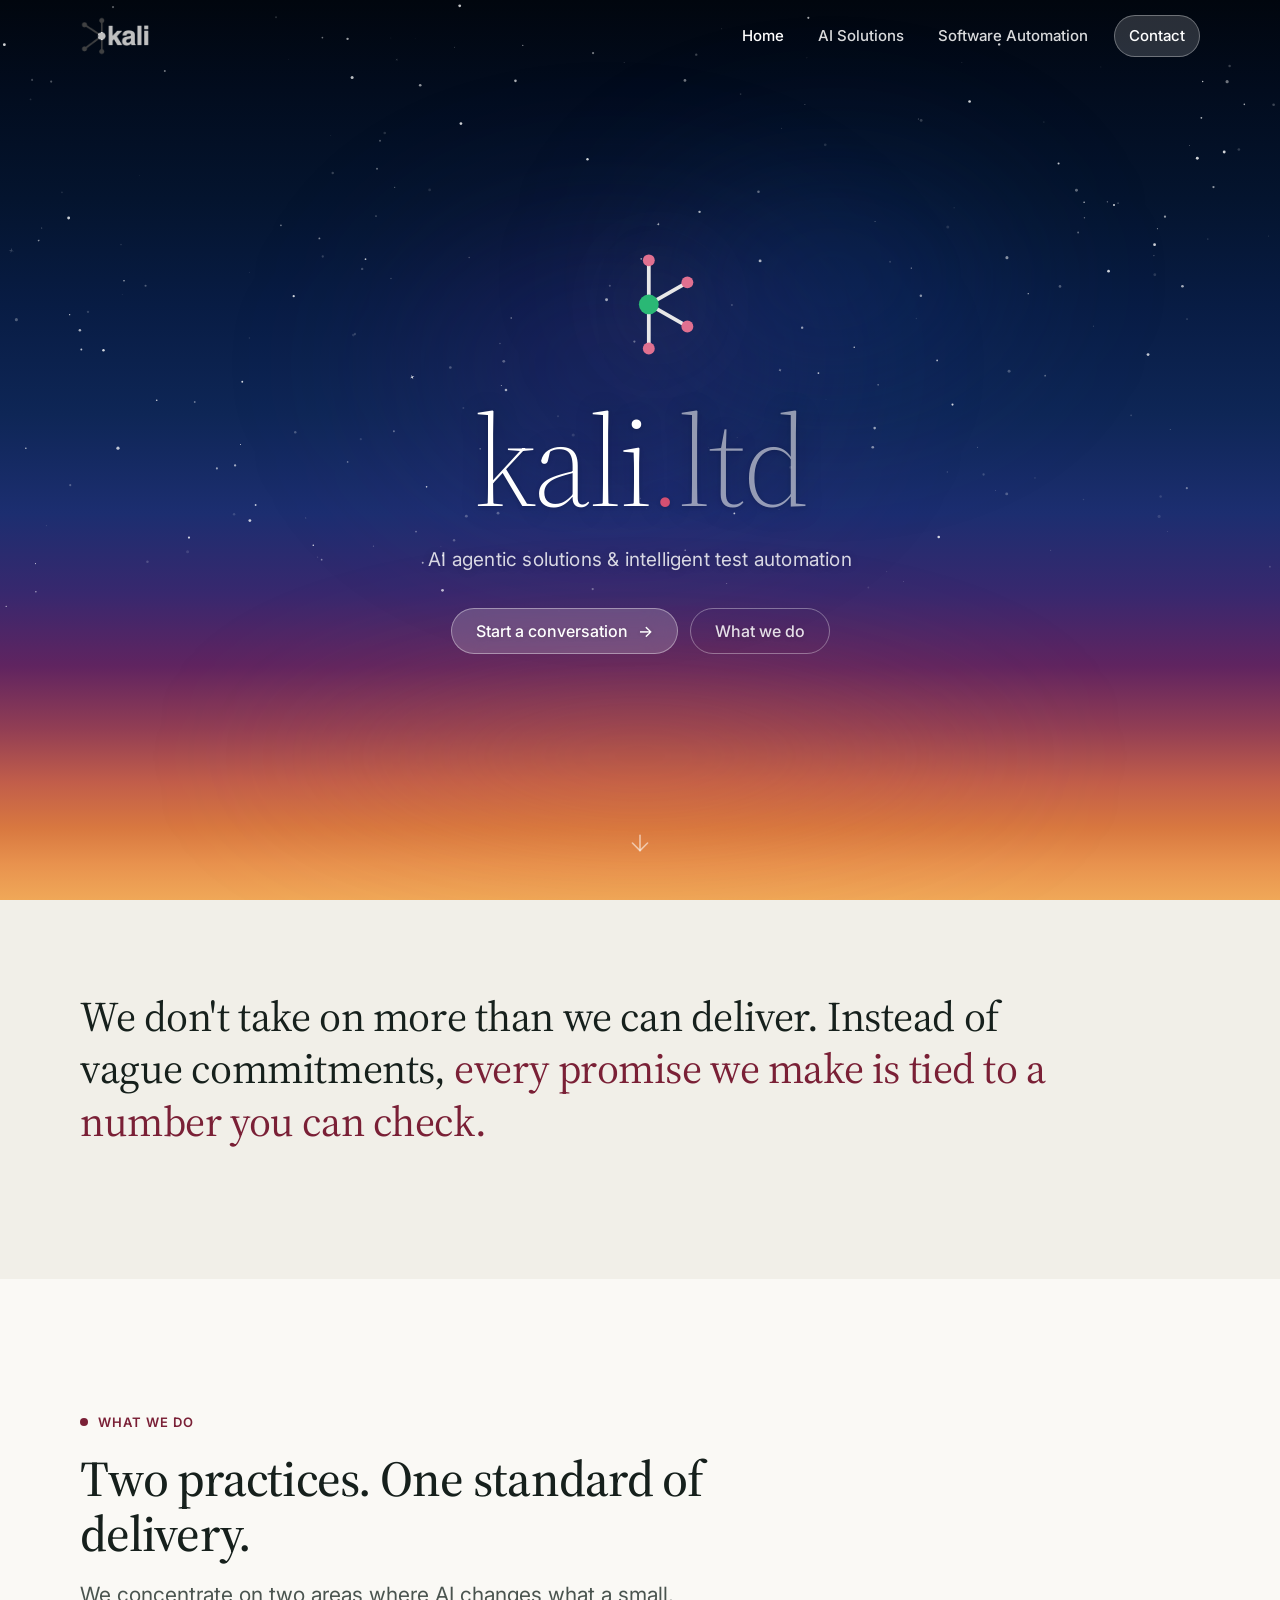
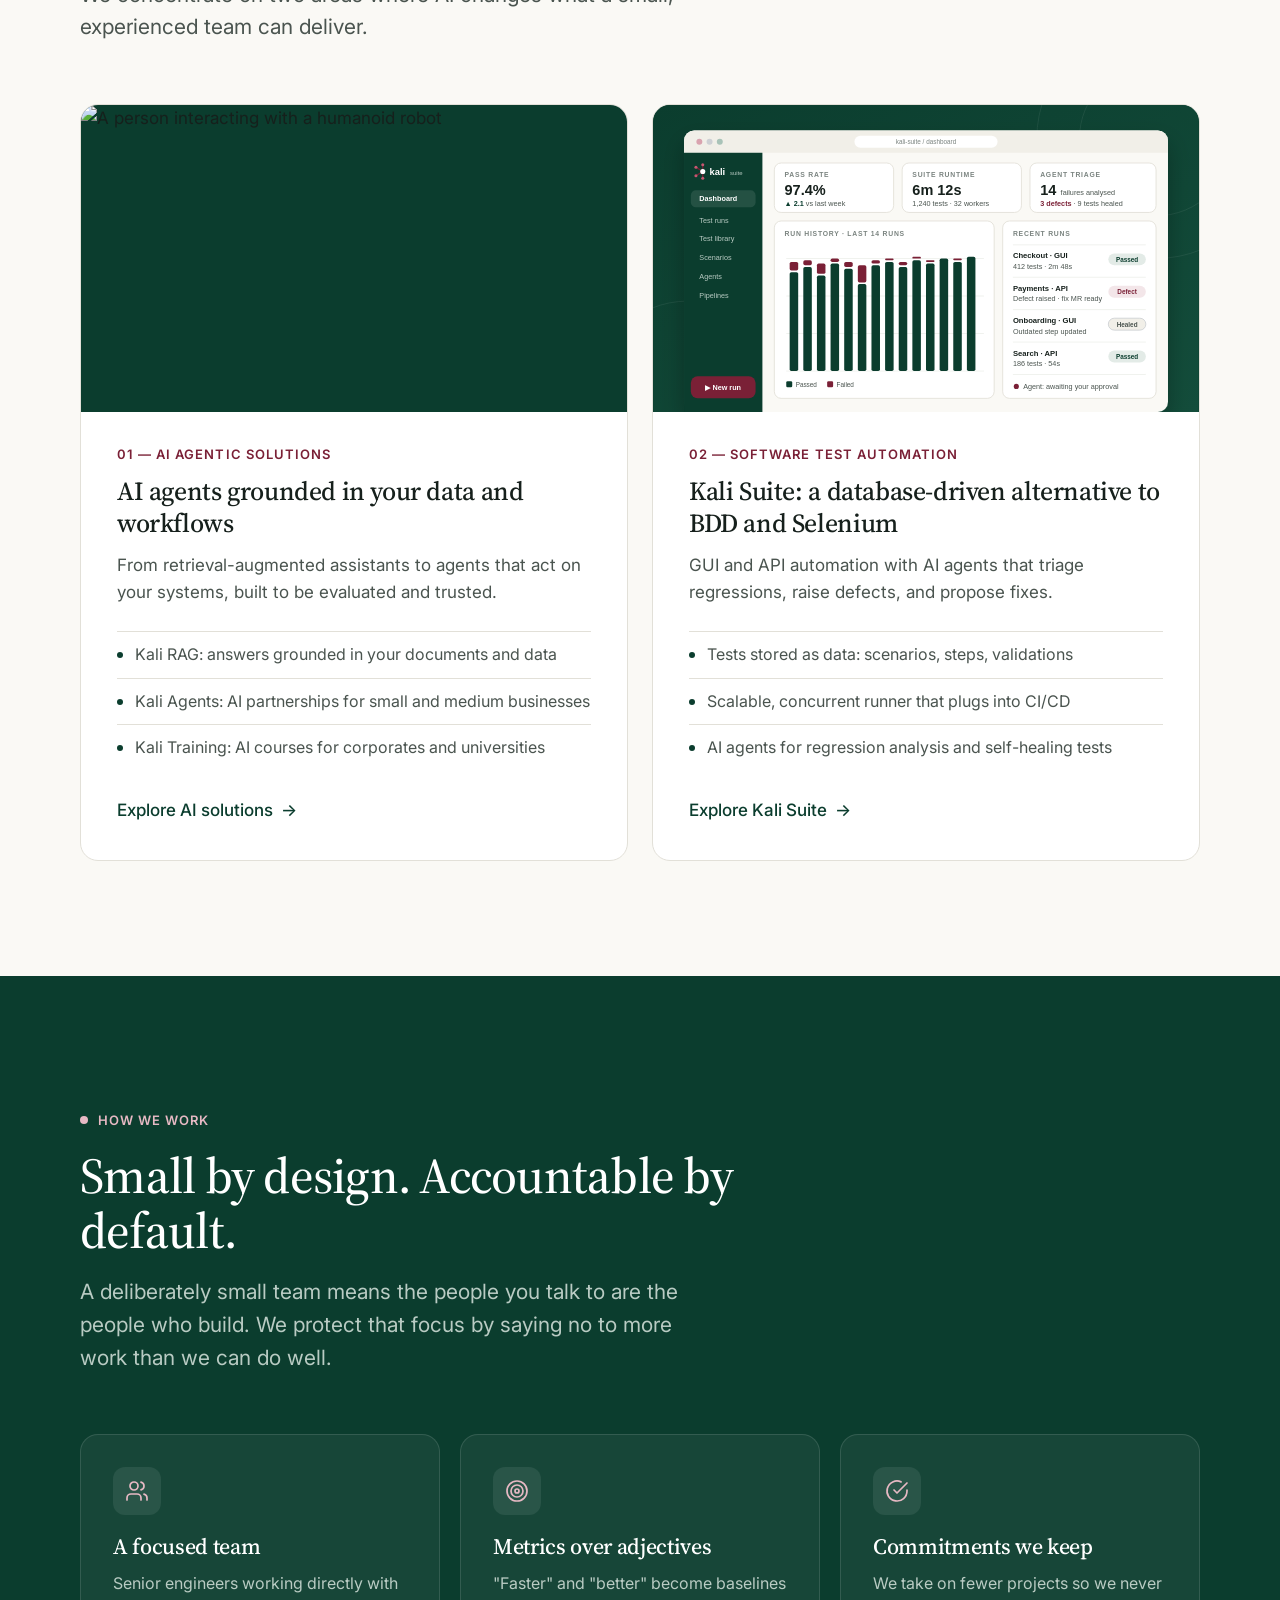
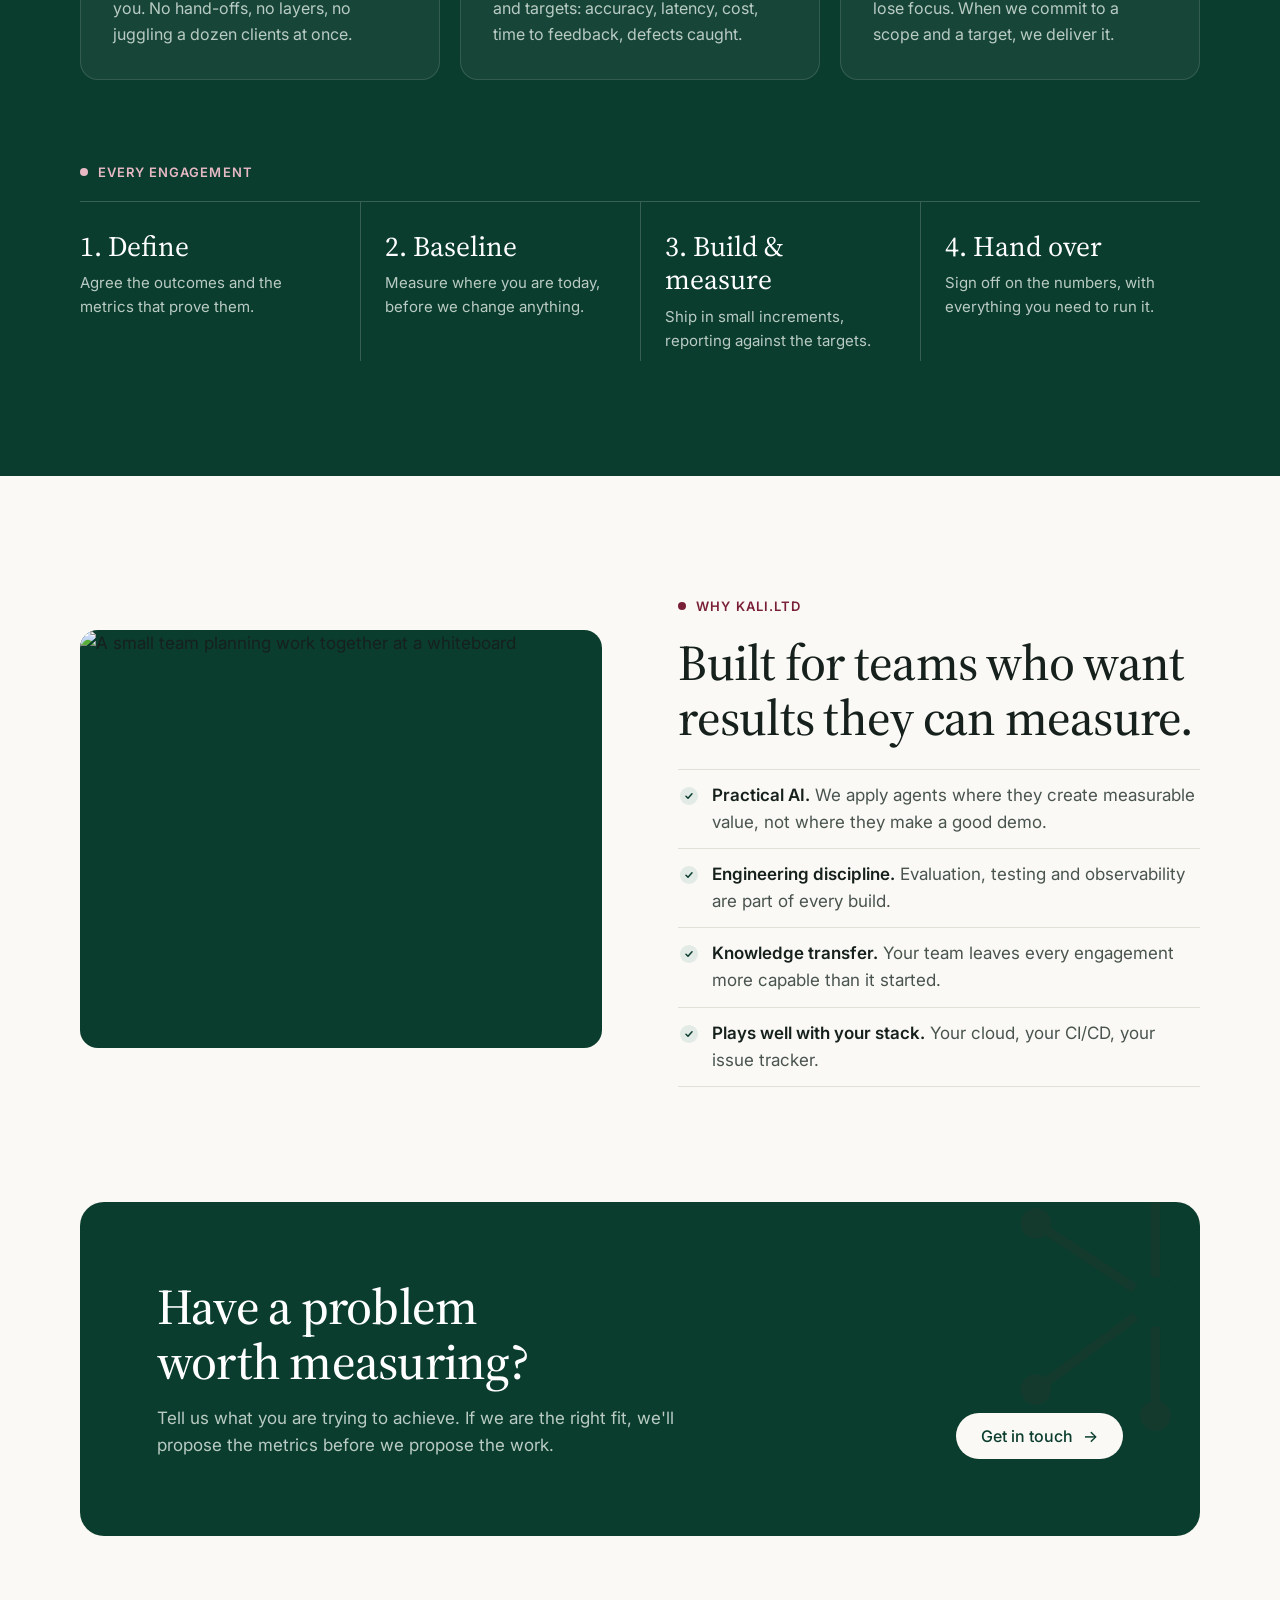
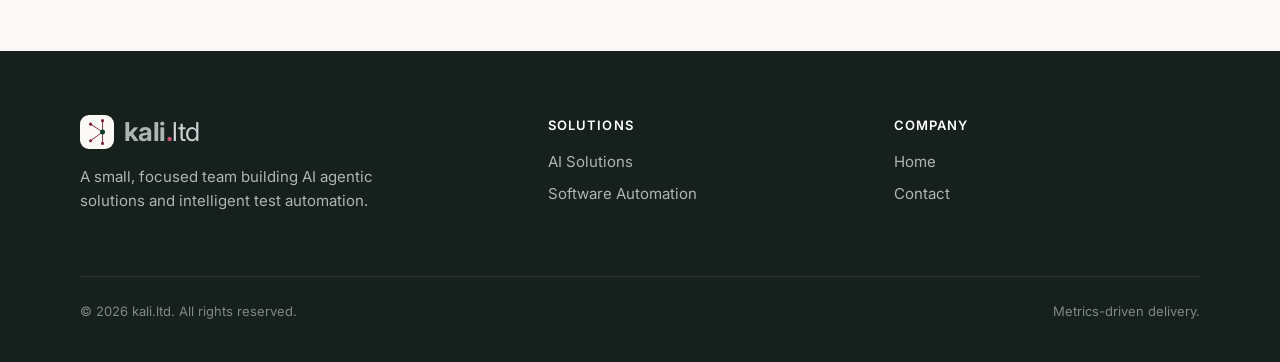
==== commit 38548ac1: "Redesign homepage with cinematic sky hero Full-screen dark-to-dawn gradient sky fills viewport from " ====
--- a/index.html
+++ b/index.html
@@ -21,7 +21,7 @@
   <link href="https://fonts.googleapis.com/css2?family=Inter:wght@400;500;600;700&family=Source+Serif+4:ital,opsz,wght@0,8..60,400;0,8..60,500;0,8..60,600;1,8..60,400;1,8..60,500&display=swap" rel="stylesheet">
   <link rel="stylesheet" href="assets/css/style.css">
 </head>
-<body>
+<body data-page="home">
 
 <header class="site-header">
   <div class="wrap nav">
@@ -36,29 +36,57 @@
   </div>
 </header>
 
+
 <main>
-  <!-- Hero -->
-  <section class="hero">
-    <div class="wrap hero-grid">
-      <div class="reveal">
-        <p class="eyebrow">Small team. Measured delivery.</p>
-        <h1>Focused software for the age of <em class="accent">AI agents</em>.</h1>
-        <p class="lede">We build AI agentic solutions and AI-driven test automation for teams that value outcomes over promises. We take on a small number of engagements, agree the metrics up front, and deliver against them.</p>
-        <div class="btn-row">
-          <a class="btn btn-primary" href="contact.html">Start a conversation <span class="arrow">→</span></a>
-          <a class="btn btn-ghost" href="#offers">What we do</a>
-        </div>
-      </div>
-      <div class="hero-art illus reveal">
-        <img src="assets/img/hero-agents.svg" alt="An AI agent connected to documents, databases, Jira, CI/CD, a test suite and your team, with an engagement scorecard showing every metric on target" width="480" height="528" fetchpriority="high">
-      </div>
-    </div>
+  <!-- Sky Hero -->
+  <section class="sky-hero">
+    <div class="sky-bg" aria-hidden="true">
+      <div class="sky-glow sky-glow-1"></div>
+      <div class="sky-glow sky-glow-2"></div>
+      <div class="sky-glow sky-glow-3"></div>
+    </div>
+    <canvas class="sky-canvas" aria-hidden="true" id="sky-canvas"></canvas>
+    <div class="sky-content reveal">
+      <!-- 6-arm animated mark: spins → stops at K → flips to inverted K flow -->
+      <div class="hero-mark" id="hero-mark-wrap">
+        <!-- viewBox expanded to -15→103 x, -5→103 y so right-side K arms (x=87+dot) never clip -->
+        <svg id="kali-mark-svg" xmlns="http://www.w3.org/2000/svg" viewBox="-15 -5 118 108" width="130" height="119" role="img" aria-hidden="true">
+          <!-- Arms: 0=up 1=upper-right 2=lower-right 3=down 4=lower-left(fades) 5=upper-left(fades) -->
+          <g id="km-arms" stroke="rgba(250,249,245,0.92)" stroke-width="3.4" stroke-linecap="round">
+            <line id="km-l0" x1="52" y1="48" x2="52" y2="8"/>
+            <line id="km-l1" x1="52" y1="48" x2="87" y2="28"/>
+            <line id="km-l2" x1="52" y1="48" x2="87" y2="68"/>
+            <line id="km-l3" x1="52" y1="48" x2="52" y2="88"/>
+            <line id="km-l4" x1="52" y1="48" x2="17" y2="68"/>
+            <line id="km-l5" x1="52" y1="48" x2="17" y2="28"/>
+          </g>
+          <g id="km-dots" fill="#E07090">
+            <circle id="km-d0" cx="52" cy="8"  r="5.4"/>
+            <circle id="km-d1" cx="87" cy="28" r="5.4"/>
+            <circle id="km-d2" cx="87" cy="68" r="5.4"/>
+            <circle id="km-d3" cx="52" cy="88" r="5.4"/>
+            <circle id="km-d4" cx="17" cy="68" r="5.4"/>
+            <circle id="km-d5" cx="17" cy="28" r="5.4"/>
+          </g>
+          <circle cx="52" cy="48" r="9" fill="#2AB875"/>
+        </svg>
+      </div>
+      <p class="sky-brand">kali<span class="sky-dot">.</span><span class="sky-tld">ltd</span></p>
+      <p class="sky-tagline">AI agentic solutions &amp; intelligent test automation</p>
+      <div class="btn-row sky-btns">
+        <a class="btn btn-glass" href="contact.html">Start a conversation <span class="arrow">→</span></a>
+        <a class="btn btn-sky-ghost" href="#offers">What we do</a>
+      </div>
+    </div>
+    <a class="sky-scroll" href="#offers" aria-label="Scroll to content">
+      <svg viewBox="0 0 24 24" fill="none" stroke="currentColor" stroke-width="1.5" stroke-linecap="round" stroke-linejoin="round"><line x1="12" y1="5" x2="12" y2="19"/><polyline points="19 12 12 19 5 12"/></svg>
+    </a>
   </section>
 
   <!-- Statement -->
   <section class="band" style="padding: clamp(56px,7vw,96px) 0;">
     <div class="wrap">
-      <p class="statement reveal">We don’t take on more than we can deliver. Instead of vague commitments, <span class="hl">every promise we make is tied to a number you can check.</span></p>
+      <p class="statement reveal">We don't take on more than we can deliver. Instead of vague commitments, <span class="hl">every promise we make is tied to a number you can check.</span></p>
     </div>
   </section>
 
@@ -120,7 +148,7 @@
         <div class="card reveal">
           <div class="icon"><svg viewBox="0 0 24 24"><circle cx="12" cy="12" r="10"/><circle cx="12" cy="12" r="6"/><circle cx="12" cy="12" r="2"/></svg></div>
           <h3>Metrics over adjectives</h3>
-          <p>“Faster” and “better” become baselines and targets: accuracy, latency, cost, time to feedback, defects caught.</p>
+          <p>"Faster" and "better" become baselines and targets: accuracy, latency, cost, time to feedback, defects caught.</p>
         </div>
         <div class="card reveal">
           <div class="icon"><svg viewBox="0 0 24 24"><path d="M22 11.08V12a10 10 0 1 1-5.93-9.14"/><path d="M22 4 12 14.01l-3-3"/></svg></div>
@@ -167,7 +195,7 @@
         <img class="mark-bg" src="assets/img/mark.svg" alt="">
         <div>
           <h2>Have a problem worth measuring?</h2>
-          <p>Tell us what you are trying to achieve. If we are the right fit, we’ll propose the metrics before we propose the work.</p>
+          <p>Tell us what you are trying to achieve. If we are the right fit, we'll propose the metrics before we propose the work.</p>
         </div>
         <a class="btn btn-light" href="contact.html">Get in touch <span class="arrow">→</span></a>
       </div>
--- a/assets/css/style.css
+++ b/assets/css/style.css
@@ -55,7 +55,7 @@
 .nav { display: flex; align-items: center; justify-content: space-between; height: 72px; }
 .brand { display: inline-flex; align-items: center; }
 .brand img { height: 40px; width: auto; }
-.nav-links { display: flex; align-items: center; gap: 6px; list-style: none; margin: 0; padding: 0; }
+.nav-links { display: flex; align-items: center; gap: 6px; list-style: none; margin: 0 0 0 auto; padding: 0; }
 .nav-links a {
   display: inline-block; padding: 8px 14px; border-radius: 999px;
   text-decoration: none; font-size: 15px; font-weight: 500; color: var(--ink-2);
@@ -383,3 +383,232 @@
   * { transition: none !important; }
 }
 .no-js .reveal { opacity: 1; transform: none; }
+
+/* ---------- Homepage: brand logo hidden until hero name scrolls away ---------- */
+
+/* Fixed positioning removes the header from document flow so the sky fills the full viewport */
+body[data-page="home"] .site-header { position: fixed; width: 100%; }
+
+/* In sky-mode, hide only the brand logo — nav links stay visible over the sky */
+.site-header.sky-mode .brand {
+  opacity: 0;
+  pointer-events: none;
+  transition: opacity .4s ease;
+}
+/* Reveal brand logo once the hero kali.ltd name has scrolled past */
+.site-header.past-title .brand {
+  opacity: 1;
+  pointer-events: auto;
+}
+
+/* ---------- Sky Hero ---------- */
+.sky-hero {
+  position: relative;
+  min-height: 100vh;
+  min-height: 100svh;
+  display: flex;
+  flex-direction: column;
+  justify-content: center;
+  align-items: center;
+  text-align: center;
+  overflow: hidden;
+  padding: 0;
+}
+
+.sky-bg {
+  position: absolute;
+  inset: 0;
+  background: linear-gradient(180deg,
+    #01060e 0%,
+    #020c1e 10%,
+    #04142e 22%,
+    #081c44 34%,
+    #0e2656 46%,
+    #1c2e70 57%,
+    #38286e 66%,
+    #602460 74%,
+    #923e54 81%,
+    #c25e4a 87%,
+    #d87840 92%,
+    #e8924e 96%,
+    #f0a858 100%
+  );
+  animation: sky-breathe 14s ease-in-out infinite;
+}
+
+@keyframes sky-breathe {
+  0%, 100% { filter: brightness(1) saturate(1); }
+  50% { filter: brightness(1.07) saturate(1.08); }
+}
+
+.sky-glow {
+  position: absolute;
+  border-radius: 50%;
+  pointer-events: none;
+}
+.sky-glow-1 {
+  width: 70vw; height: 28vh;
+  bottom: 2%; left: 50%; transform: translateX(-50%);
+  background: radial-gradient(ellipse, rgba(220,120,50,0.28) 0%, transparent 70%);
+  filter: blur(60px);
+  animation: glow-pulse 10s ease-in-out infinite;
+}
+.sky-glow-2 {
+  width: 45vw; height: 45vh;
+  top: 18%; left: 25%;
+  background: radial-gradient(ellipse, rgba(70,40,140,0.32) 0%, transparent 70%);
+  filter: blur(70px);
+  animation: glow-drift 16s ease-in-out infinite;
+}
+.sky-glow-3 {
+  width: 40vw; height: 38vh;
+  top: 12%; right: 15%;
+  background: radial-gradient(ellipse, rgba(30,70,160,0.28) 0%, transparent 70%);
+  filter: blur(65px);
+  animation: glow-drift 20s ease-in-out infinite reverse;
+}
+
+@keyframes glow-pulse {
+  0%, 100% { opacity: 0.7; transform: translateX(-50%) scale(1); }
+  50% { opacity: 1; transform: translateX(-50%) scale(1.18); }
+}
+@keyframes glow-drift {
+  0%, 100% { transform: translate(0, 0); }
+  33% { transform: translate(5%, 4%); }
+  66% { transform: translate(-4%, 6%); }
+}
+
+/* Canvas sits above the CSS sky — JS draws aurora ribbons + stars */
+.sky-canvas {
+  position: absolute;
+  inset: 0;
+  width: 100%;
+  height: 100%;
+  pointer-events: none;
+  z-index: 1;
+}
+
+.sky-content {
+  position: relative;
+  z-index: 2;   /* above canvas (z-index: 1) */
+  display: flex;
+  flex-direction: column;
+  align-items: center;
+  gap: 20px;
+  padding: 0 var(--gutter);
+}
+
+.hero-mark {
+  filter:
+    drop-shadow(0 4px 24px rgba(0,0,0,0.18))
+    drop-shadow(0 0 50px rgba(255,255,255,0.35));
+  margin-bottom: 4px;
+}
+.hero-mark.floating {
+  animation: mark-float 7s ease-in-out infinite;
+}
+@keyframes mark-float {
+  0%, 100% { transform: translateY(0px); }
+  50% { transform: translateY(-10px); }
+}
+
+.sky-brand {
+  font-family: var(--serif);
+  font-size: clamp(56px, 10vw, 130px);
+  font-weight: 300;
+  letter-spacing: -0.025em;
+  color: #fff;
+  margin: 0;
+  line-height: 1;
+  text-shadow: 0 2px 24px rgba(0,0,0,0.25), 0 1px 4px rgba(0,0,0,0.15);
+}
+.sky-dot { color: #d45072; }
+.sky-tld { color: rgba(255,255,255,0.55); font-weight: 300; }
+
+.sky-tagline {
+  font-size: clamp(15px, 1.6vw, 19px);
+  color: rgba(255,255,255,0.82);
+  margin: 0;
+  max-width: 480px;
+  letter-spacing: 0.01em;
+  text-shadow: 0 1px 8px rgba(0,0,0,0.2);
+}
+
+.sky-btns { justify-content: center; margin-top: 12px; }
+
+.btn-glass {
+  background: rgba(255,255,255,0.18);
+  backdrop-filter: blur(16px);
+  -webkit-backdrop-filter: blur(16px);
+  border: 1px solid rgba(255,255,255,0.38);
+  color: #fff;
+  text-shadow: 0 1px 4px rgba(0,0,0,0.15);
+}
+.btn-glass:hover {
+  background: rgba(255,255,255,0.28);
+  border-color: rgba(255,255,255,0.55);
+  color: #fff;
+}
+.btn-sky-ghost {
+  background: transparent;
+  border: 1px solid rgba(255,255,255,0.35);
+  color: rgba(255,255,255,0.85);
+  text-shadow: 0 1px 4px rgba(0,0,0,0.15);
+}
+.btn-sky-ghost:hover {
+  background: rgba(255,255,255,0.14);
+  border-color: rgba(255,255,255,0.55);
+  color: #fff;
+}
+
+.sky-scroll {
+  position: absolute;
+  bottom: 36px;
+  left: 50%;
+  transform: translateX(-50%);
+  z-index: 2;
+  color: rgba(255,255,255,0.55);
+  text-decoration: none;
+  transition: color .2s ease;
+  animation: scroll-bounce 2.4s ease-in-out infinite;
+}
+.sky-scroll:hover { color: rgba(255,255,255,0.9); }
+.sky-scroll svg { width: 26px; height: 26px; }
+
+@keyframes scroll-bounce {
+  0%, 100% { transform: translateX(-50%) translateY(0); opacity: 0.55; }
+  50% { transform: translateX(-50%) translateY(9px); opacity: 0.95; }
+}
+
+/* Sky-mode header — transparent over the hero */
+.site-header.sky-mode {
+  background: transparent;
+  backdrop-filter: none;
+  -webkit-backdrop-filter: none;
+  border-bottom-color: transparent !important;
+}
+.site-header.sky-mode .brand img { filter: brightness(20) saturate(0); }
+.site-header.sky-mode .nav-links a { color: rgba(255,255,255,0.85); }
+.site-header.sky-mode .nav-links a:hover { color: #fff; background: rgba(255,255,255,0.12); }
+.site-header.sky-mode .nav-links a[aria-current="page"] { color: #fff; }
+.site-header.sky-mode .nav-links a.nav-cta {
+  background: rgba(255,255,255,0.16);
+  border: 1px solid rgba(255,255,255,0.32);
+  color: #fff;
+}
+.site-header.sky-mode .nav-links a.nav-cta:hover { background: rgba(255,255,255,0.26); }
+.site-header.sky-mode .nav-toggle { color: #fff; }
+.site-header.sky-mode .nav-toggle span { background: #fff; }
+
+@media (max-width: 820px) {
+  .site-header.sky-mode .nav-links {
+    background: rgba(20, 60, 110, 0.95);
+    border-bottom-color: rgba(255,255,255,0.12);
+  }
+}
+
+/* Reduce motion — freeze sky canvas + other animations */
+@media (prefers-reduced-motion: reduce) {
+  .hero-mark { animation: none; }
+  .sky-scroll { animation: none; opacity: 0.6; }
+}
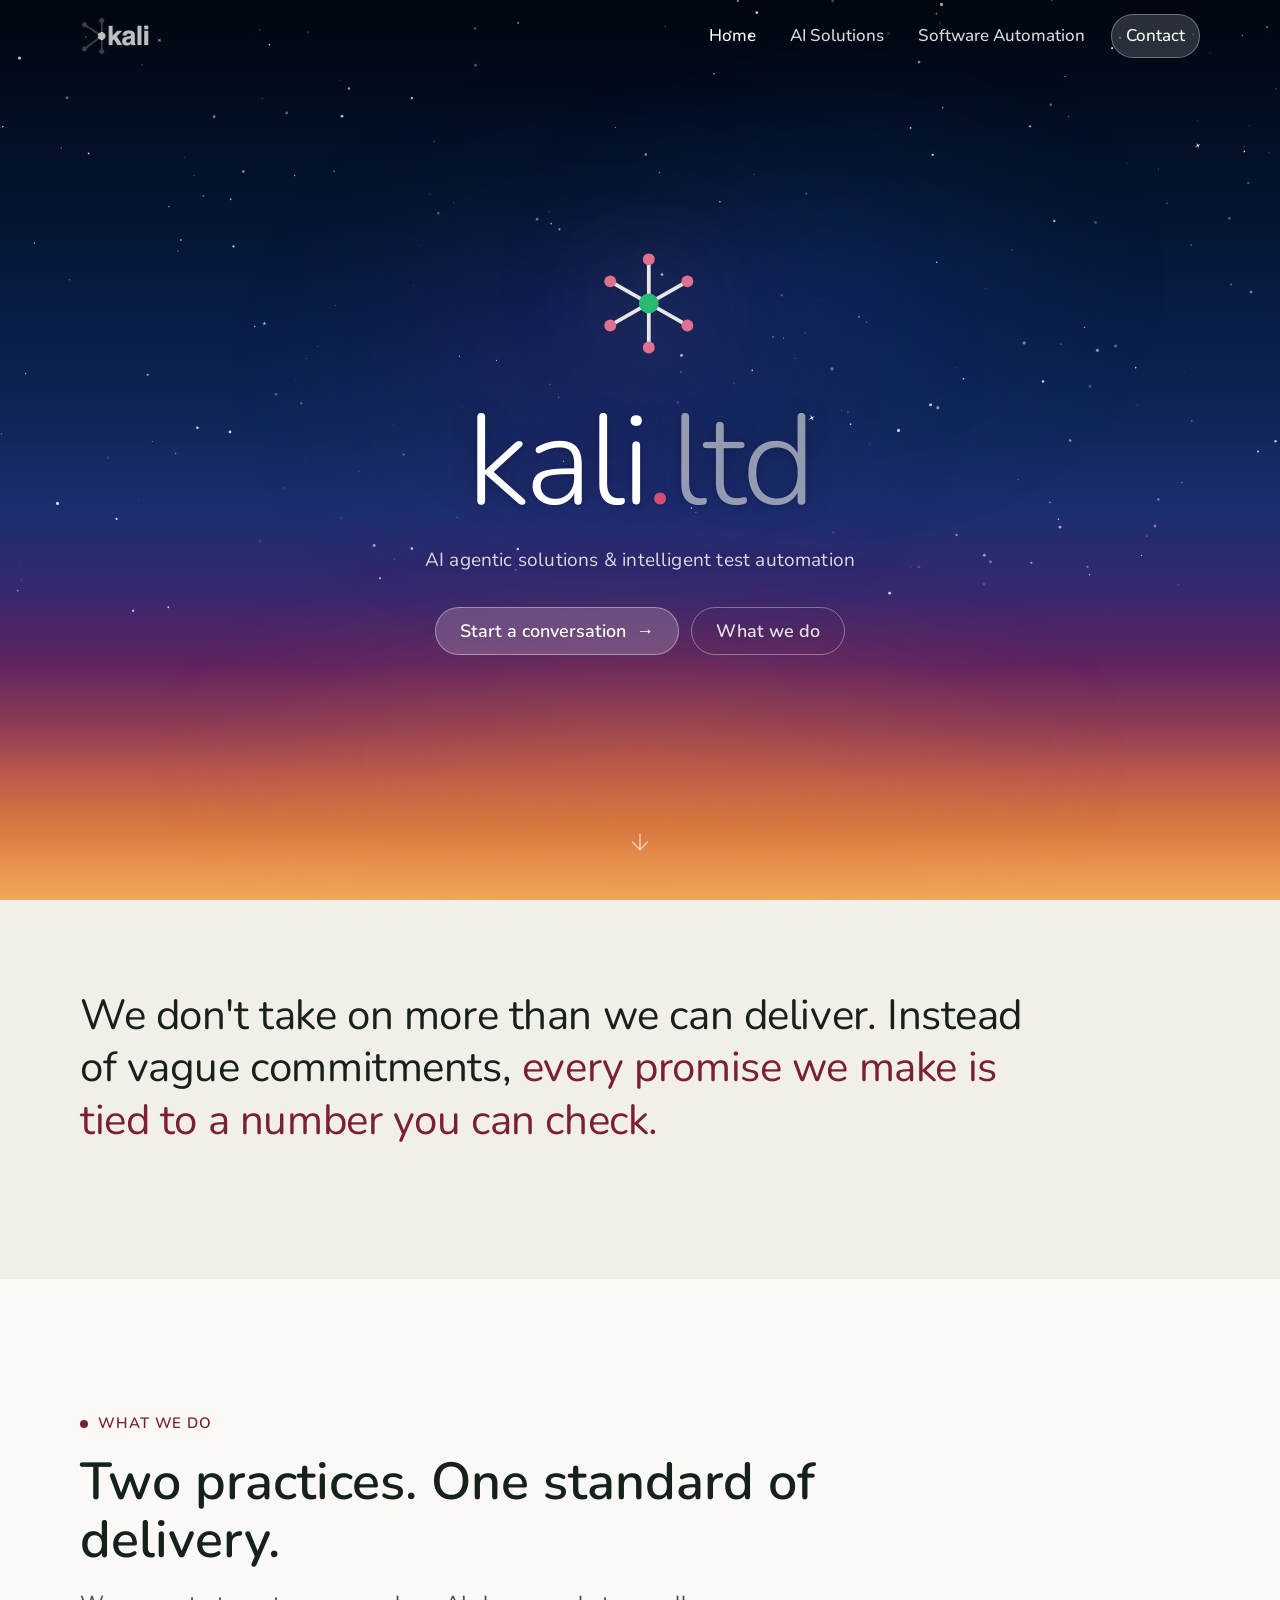
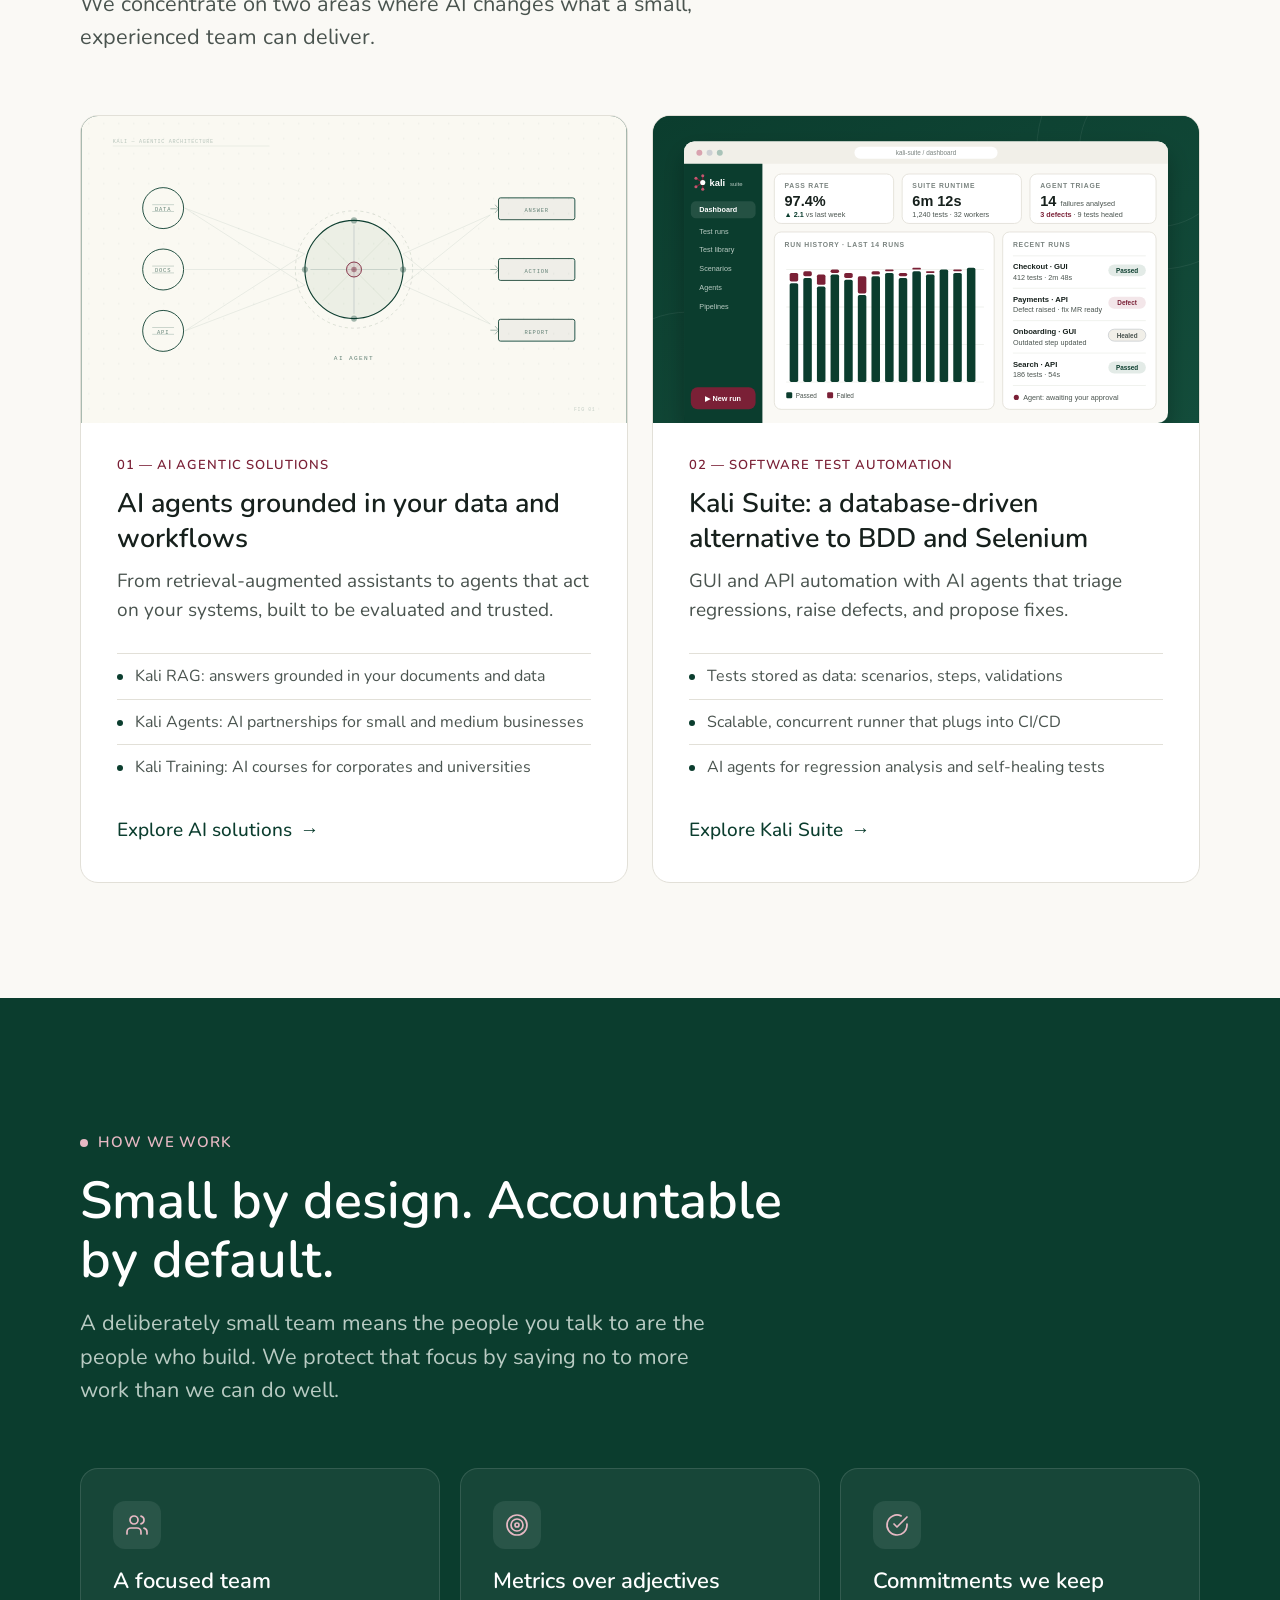
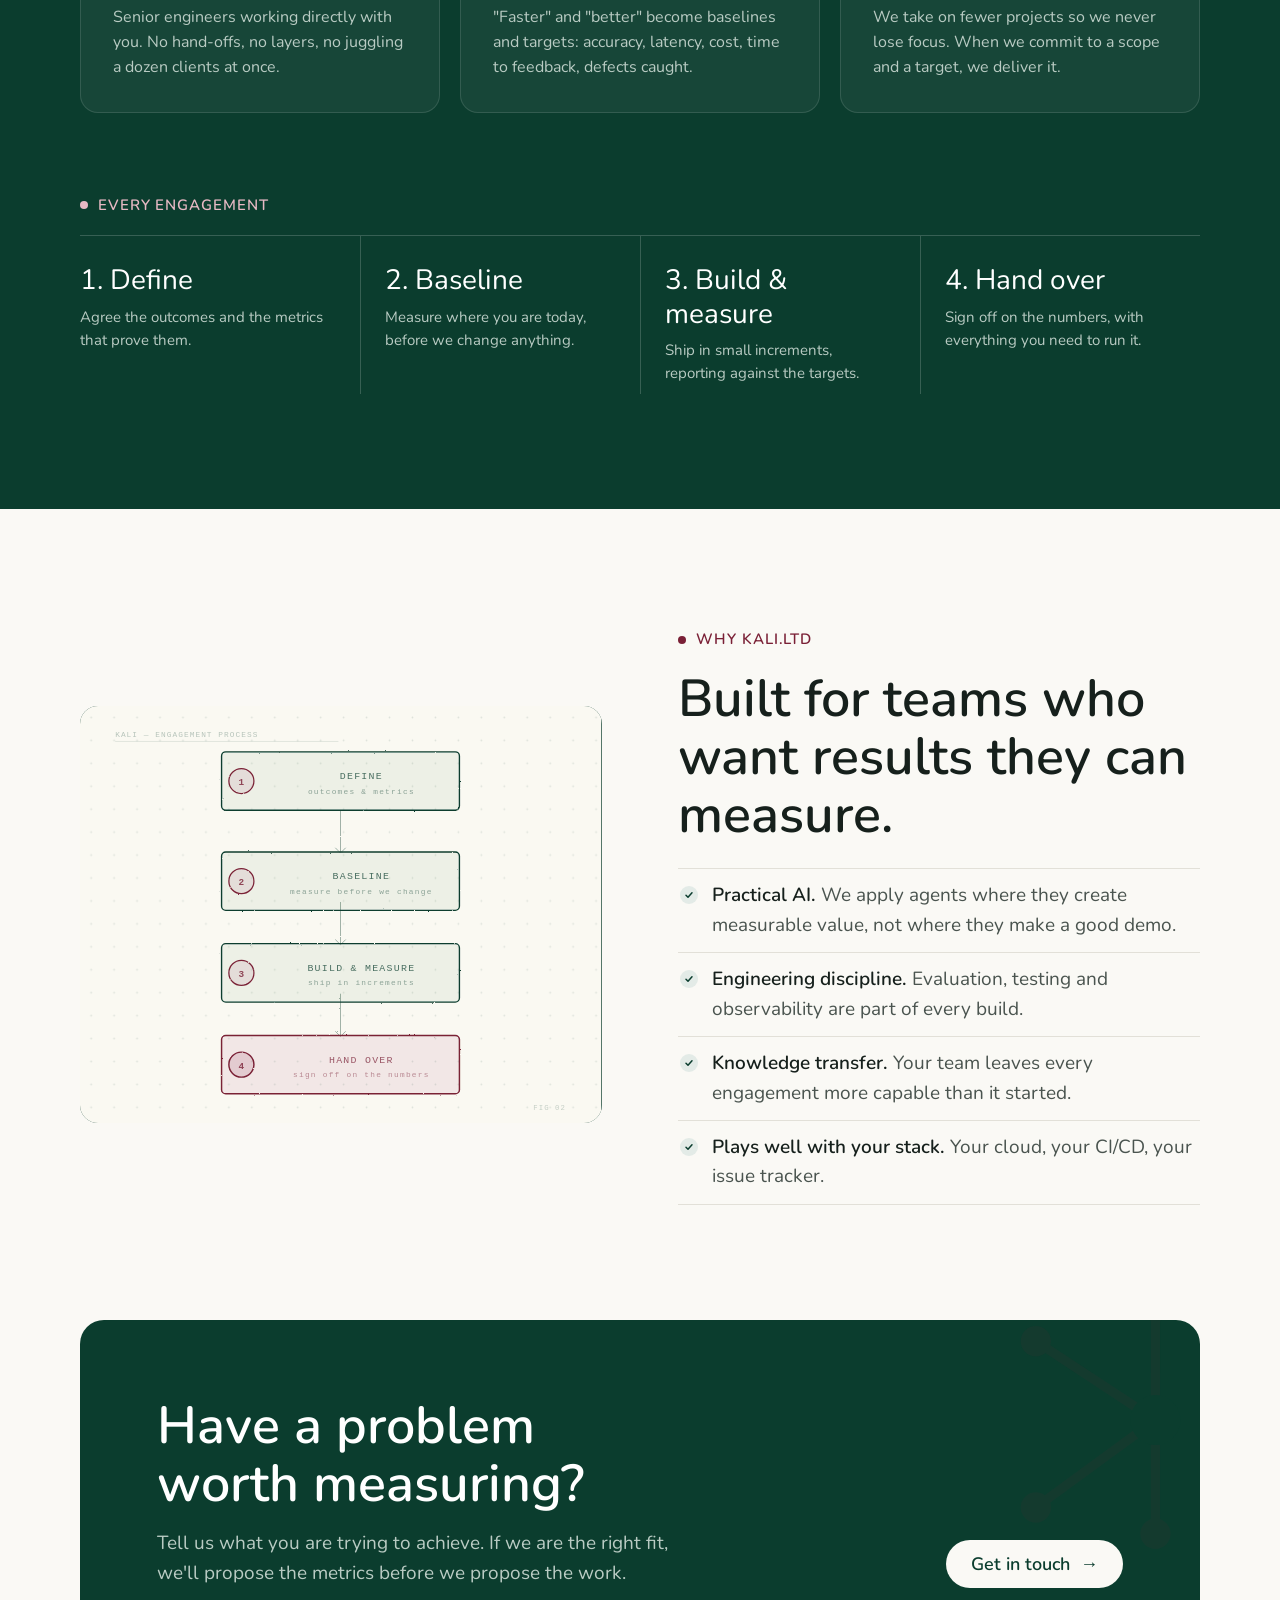
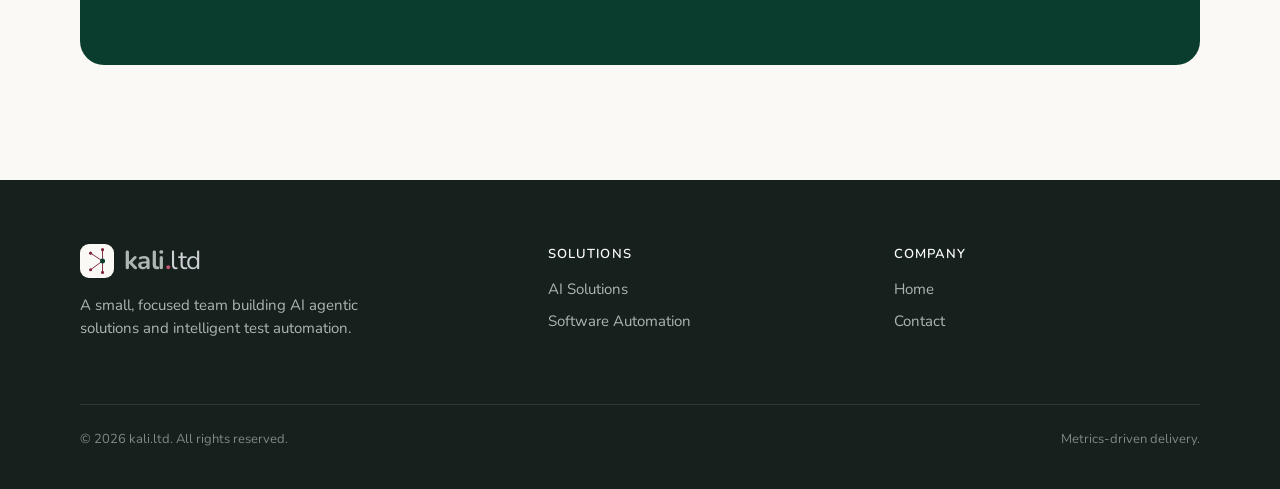
==== commit d2ad6956: "Switch to Nunito font and add pencil-sketch SVG illustrations Replace all Unsplash people photos wit" ====
--- a/index.html
+++ b/index.html
@@ -18,7 +18,7 @@
   <link rel="apple-touch-icon" href="assets/img/apple-touch-icon.png">
   <link rel="preconnect" href="https://fonts.googleapis.com">
   <link rel="preconnect" href="https://fonts.gstatic.com" crossorigin>
-  <link href="https://fonts.googleapis.com/css2?family=Inter:wght@400;500;600;700&family=Source+Serif+4:ital,opsz,wght@0,8..60,400;0,8..60,500;0,8..60,600;1,8..60,400;1,8..60,500&display=swap" rel="stylesheet">
+  <link href="https://fonts.googleapis.com/css2?family=Nunito:ital,wght@0,400;0,500;0,600;0,700;1,400;1,500&display=swap" rel="stylesheet">
   <link rel="stylesheet" href="assets/css/style.css">
 </head>
 <body data-page="home">
@@ -100,7 +100,7 @@
       </div>
       <div class="offers">
         <a class="offer reveal" href="ai-solutions.html">
-          <div class="offer-img"><img loading="lazy" src="https://images.unsplash.com/photo-1507146153580-69a1fe6d8aa1?auto=format&fit=crop&w=1200&q=75" alt="A person interacting with a humanoid robot"></div>
+          <div class="offer-img"><img loading="lazy" src="assets/img/sketch-ai-agent.svg" alt="AI agent architecture: data and documents feed into an AI processing layer that produces answers, actions and reports"></div>
           <div class="offer-body">
             <div class="offer-num">01 — AI AGENTIC SOLUTIONS</div>
             <h3>AI agents grounded in your data and workflows</h3>
@@ -173,7 +173,7 @@
   <section>
     <div class="wrap">
       <div class="split">
-        <div class="split-img reveal"><img loading="lazy" src="https://images.unsplash.com/photo-1552664730-d307ca884978?auto=format&fit=crop&w=1200&q=75" alt="A small team planning work together at a whiteboard"></div>
+        <div class="split-img reveal"><img loading="lazy" src="assets/img/sketch-workflow.svg" alt="Four-step engagement process: Define, Baseline, Build and Measure, Hand Over"></div>
         <div class="reveal">
           <p class="eyebrow">Why kali.ltd</p>
           <h2>Built for teams who want results they can measure.</h2>
--- a/assets/css/style.css
+++ b/assets/css/style.css
@@ -15,8 +15,8 @@
   --silver: #CDD0D4;
   --line: #E2E0D8;
 
-  --serif: "Source Serif 4", Georgia, "Times New Roman", serif;
-  --sans: "Inter", system-ui, -apple-system, "Segoe UI", Roboto, sans-serif;
+  --serif: "Nunito", sans-serif;
+  --sans: "Nunito", sans-serif;
 
   --radius: 18px;
   --radius-sm: 10px;
@@ -31,8 +31,8 @@
   background: var(--ivory);
   color: var(--ink);
   font-family: var(--sans);
-  font-size: 17px;
-  line-height: 1.6;
+  font-size: 19px;
+  line-height: 1.55;
   -webkit-font-smoothing: antialiased;
   overflow-x: hidden;
 }
@@ -58,7 +58,7 @@
 .nav-links { display: flex; align-items: center; gap: 6px; list-style: none; margin: 0 0 0 auto; padding: 0; }
 .nav-links a {
   display: inline-block; padding: 8px 14px; border-radius: 999px;
-  text-decoration: none; font-size: 15px; font-weight: 500; color: var(--ink-2);
+  text-decoration: none; font-size: 17px; font-weight: 500; color: var(--ink-2);
   transition: color .15s ease, background .15s ease;
 }
 .nav-links a:hover { color: var(--ink); background: var(--ivory-2); }
@@ -93,16 +93,16 @@
 /* ---------- Type ---------- */
 .eyebrow {
   display: inline-flex; align-items: center; gap: 10px;
-  font-size: 13px; font-weight: 600; letter-spacing: .08em; text-transform: uppercase;
+  font-size: 15px; font-weight: 600; letter-spacing: .06em; text-transform: uppercase;
   color: var(--maroon); margin: 0 0 18px;
 }
 .eyebrow::before { content: ""; width: 8px; height: 8px; border-radius: 50%; background: var(--maroon); }
-h1, h2, h3 { font-family: var(--serif); font-weight: 500; color: var(--ink); margin: 0; letter-spacing: -0.015em; }
-h1 { font-size: clamp(40px, 6.4vw, 76px); line-height: 1.04; }
-h2 { font-size: clamp(30px, 4.2vw, 50px); line-height: 1.1; }
-h3 { font-size: clamp(21px, 2.1vw, 26px); line-height: 1.25; }
-h4 { font-size: 16px; font-weight: 600; margin: 0 0 6px; }
-.lede { font-size: clamp(18px, 1.7vw, 21px); color: var(--ink-2); max-width: 640px; line-height: 1.55; }
+h1, h2, h3 { font-family: var(--serif); font-weight: 600; color: var(--ink); margin: 0; letter-spacing: 0; }
+h1 { font-size: clamp(42px, 6.4vw, 78px); line-height: 1.08; }
+h2 { font-size: clamp(32px, 4.2vw, 52px); line-height: 1.12; }
+h3 { font-size: clamp(22px, 2.1vw, 28px); line-height: 1.28; }
+h4 { font-size: 18px; font-weight: 600; margin: 0 0 6px; }
+.lede { font-size: clamp(19px, 1.7vw, 22px); color: var(--ink-2); max-width: 640px; line-height: 1.55; }
 p { margin: 0 0 1em; }
 .muted { color: var(--ink-2); }
 em.accent { font-style: italic; color: var(--maroon); }
@@ -111,7 +111,7 @@
 .btn {
   display: inline-flex; align-items: center; gap: 10px;
   padding: 14px 24px; border-radius: 999px; border: 1px solid transparent;
-  font: 500 16px/1 var(--sans); text-decoration: none; cursor: pointer;
+  font: 600 18px/1 var(--sans); text-decoration: none; cursor: pointer;
   transition: background .15s ease, color .15s ease, border-color .15s ease, transform .15s ease;
 }
 .btn:active { transform: translateY(1px); }
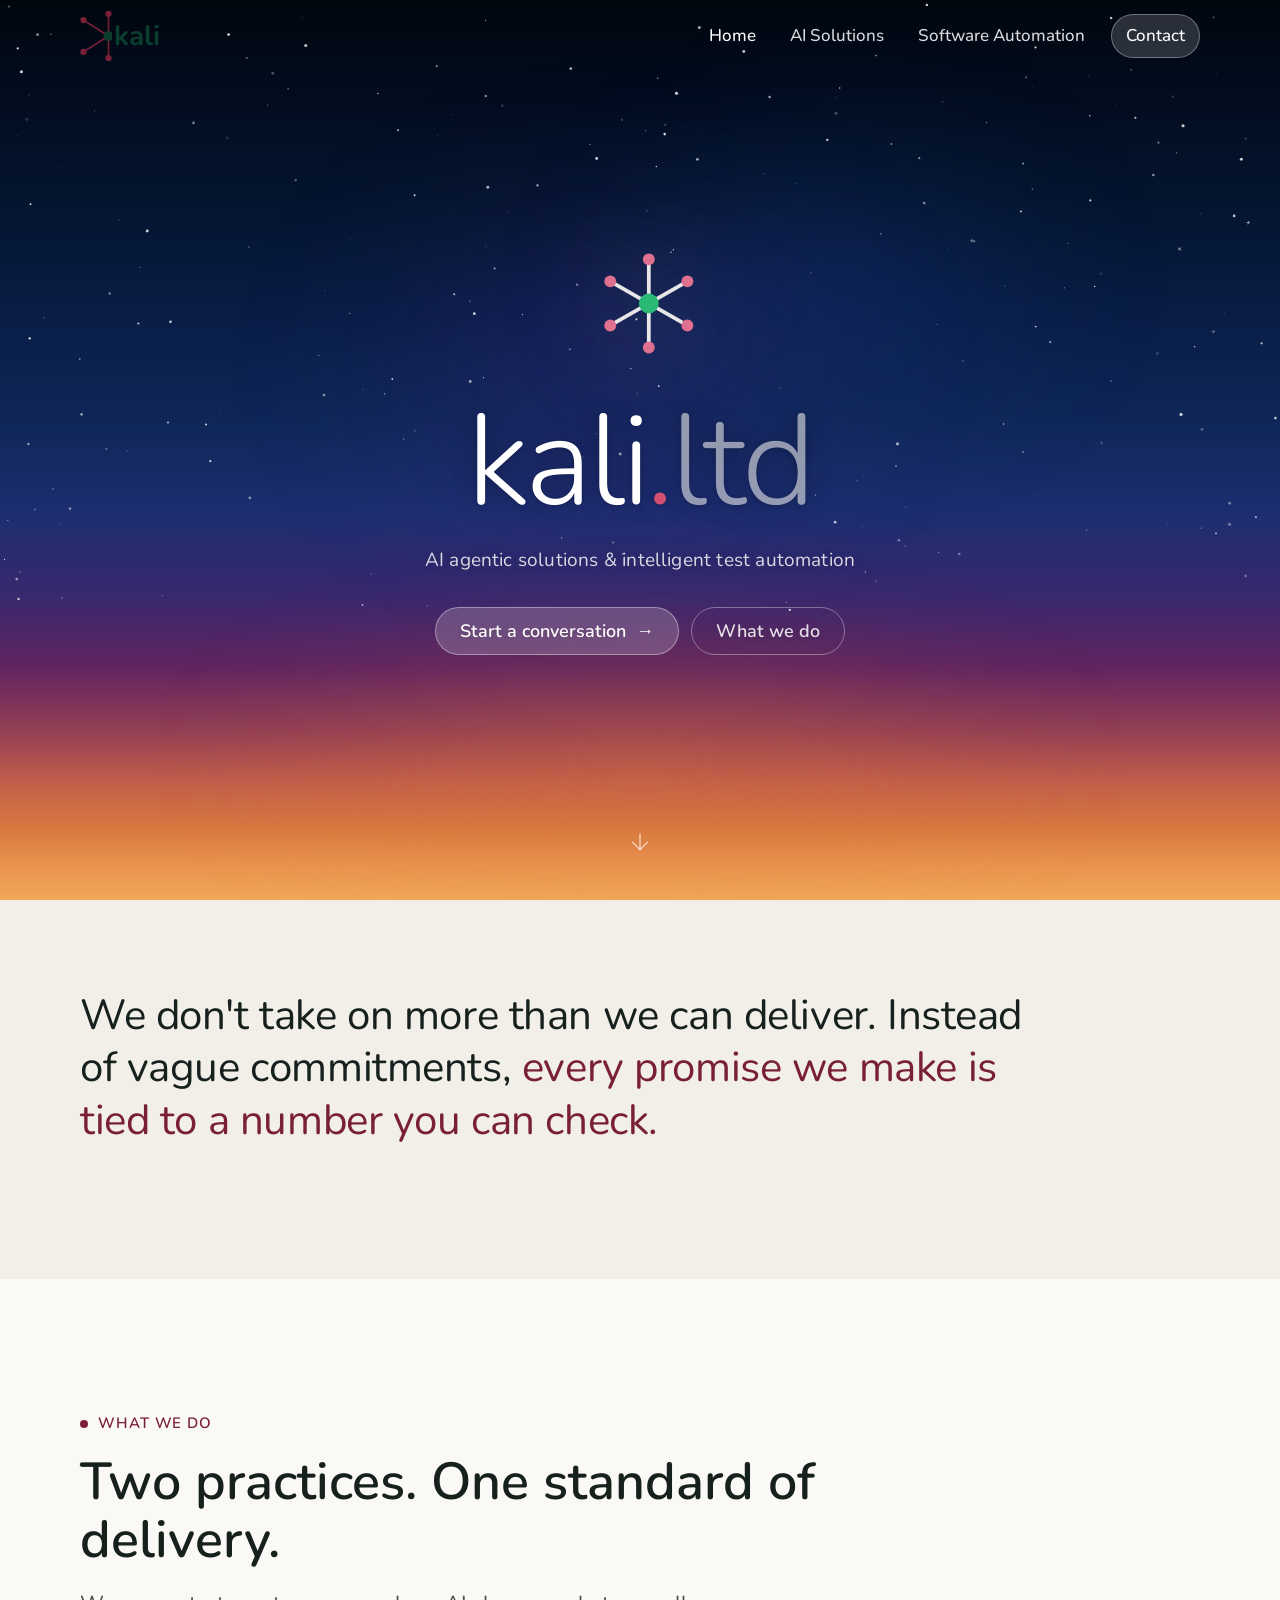
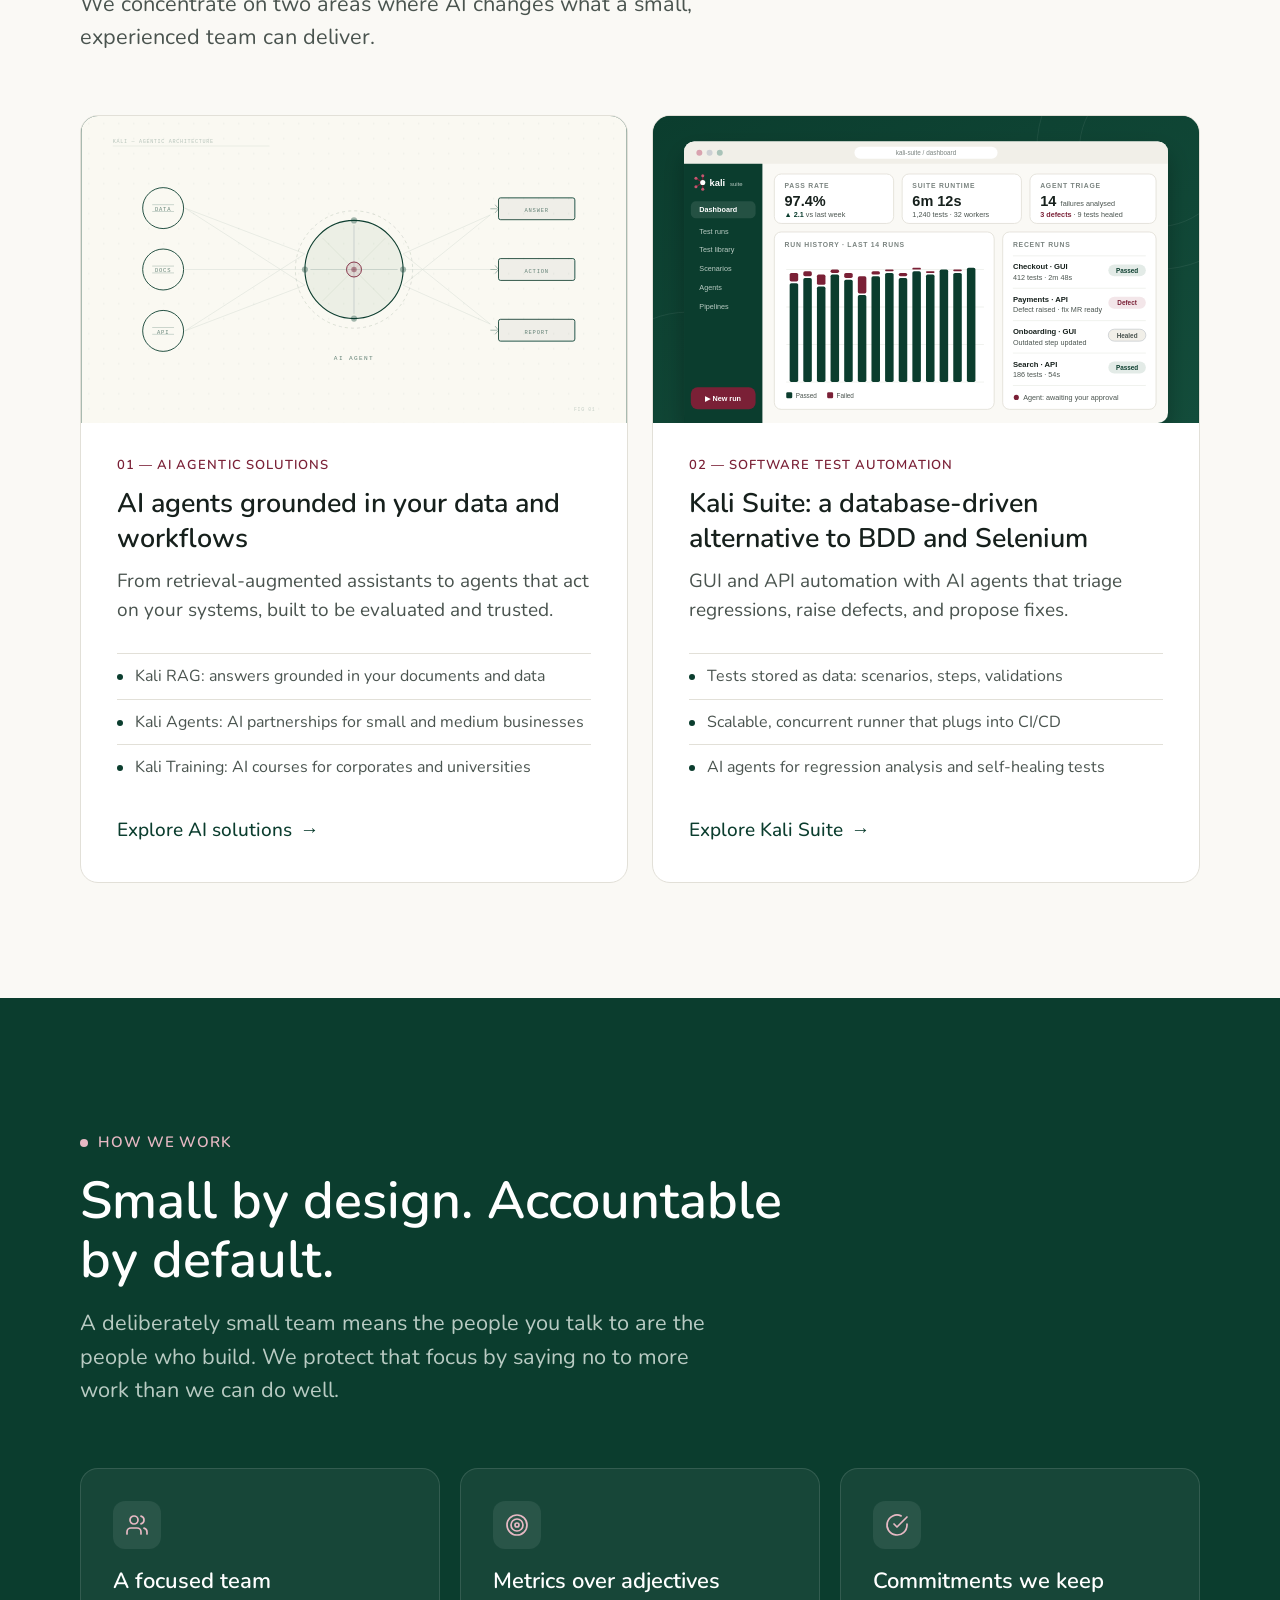
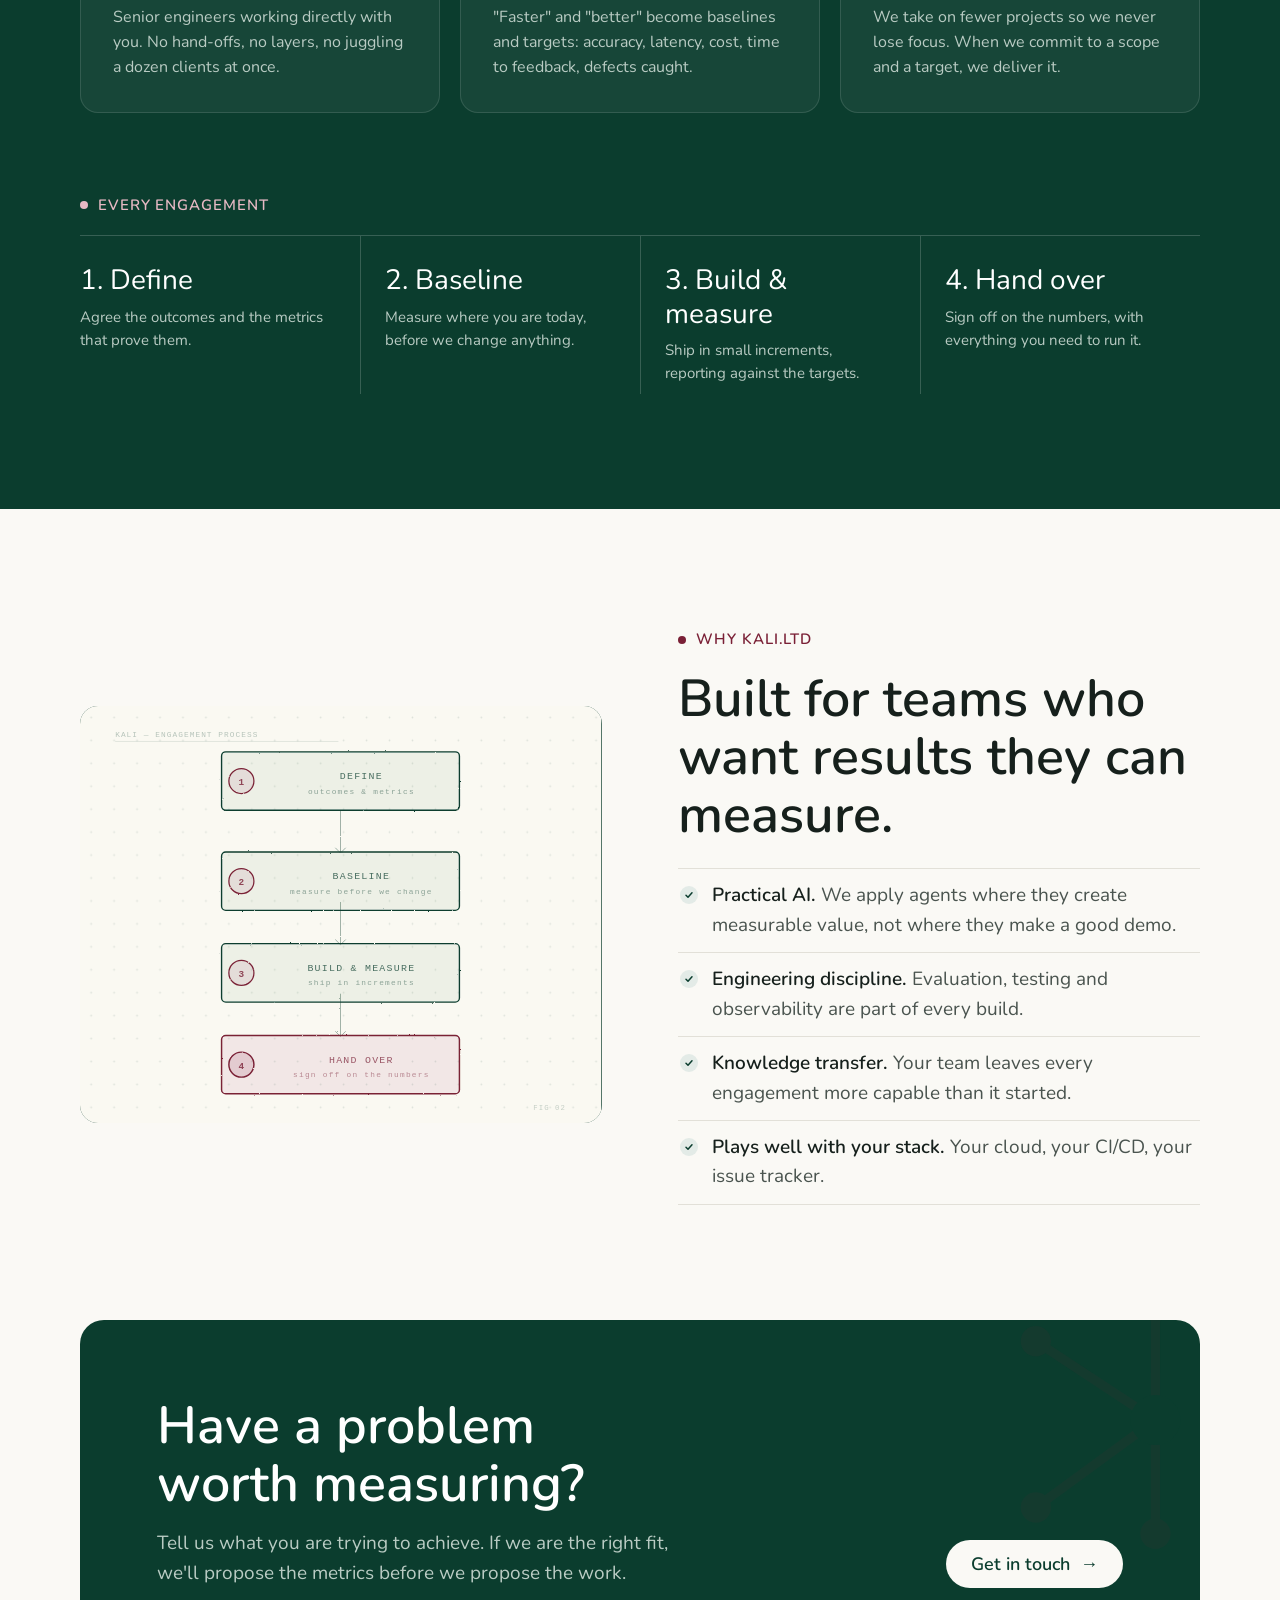
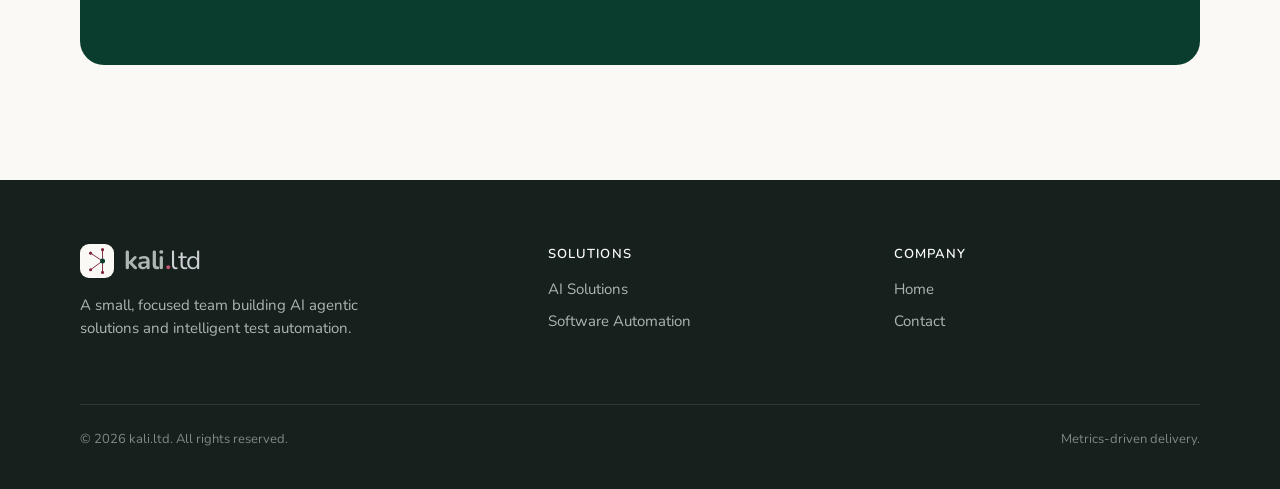
==== commit bdc9ce79: "Redesign header logo with inline SVG mark and Nunito wordmark Replace PNG logo with inline SVG inver" ====
--- a/index.html
+++ b/index.html
@@ -25,7 +25,26 @@
 
 <header class="site-header">
   <div class="wrap nav">
-    <a class="brand" href="index.html" aria-label="kali home"><img src="assets/img/logo-kali.png" alt="kali" width="168" height="96"></a>
+    <a class="brand" href="index.html" aria-label="kali home">
+      <svg class="brand-mark" viewBox="0 0 56 88" width="32" height="50" aria-hidden="true" fill="none">
+        <!-- inverted-K: centre right, 4 arms — up, down, upper-left, lower-left -->
+        <!-- centre sits at (50,44); arms reach left so the 'k' letter completes the star -->
+        <g stroke="#7A2036" stroke-width="2.8" stroke-linecap="round">
+          <line x1="50" y1="44" x2="50" y2="5"/>
+          <line x1="50" y1="44" x2="50" y2="83"/>
+          <line x1="50" y1="44" x2="6"  y2="16"/>
+          <line x1="50" y1="44" x2="6"  y2="72"/>
+        </g>
+        <g fill="#7A2036">
+          <circle cx="50" cy="5"  r="5.5"/>
+          <circle cx="50" cy="83" r="5.5"/>
+          <circle cx="6"  cy="16" r="5.5"/>
+          <circle cx="6"  cy="72" r="5.5"/>
+        </g>
+        <circle cx="50" cy="44" r="9" fill="#0B3D2E"/>
+      </svg>
+      <span class="brand-name">kali</span>
+    </a>
     <button class="nav-toggle" aria-label="Open menu" aria-expanded="false" aria-controls="nav-links"><span></span><span></span><span></span></button>
     <ul class="nav-links" id="nav-links">
       <li><a href="index.html" aria-current="page">Home</a></li>
--- a/assets/css/style.css
+++ b/assets/css/style.css
@@ -53,8 +53,11 @@
 }
 .site-header.scrolled { border-bottom-color: var(--line); }
 .nav { display: flex; align-items: center; justify-content: space-between; height: 72px; }
-.brand { display: inline-flex; align-items: center; }
-.brand img { height: 40px; width: auto; }
+.brand { display: inline-flex; align-items: center; gap: 2px; text-decoration: none; }
+.brand-mark { flex: none; }
+.brand-name { font-family: var(--sans); font-size: 28px; font-weight: 700; color: var(--green); letter-spacing: 0; line-height: 1; }
+.brand-dot { color: var(--maroon); }
+.brand-tld { color: var(--silver); font-weight: 400; }
 .nav-links { display: flex; align-items: center; gap: 6px; list-style: none; margin: 0 0 0 auto; padding: 0; }
 .nav-links a {
   display: inline-block; padding: 8px 14px; border-radius: 999px;
